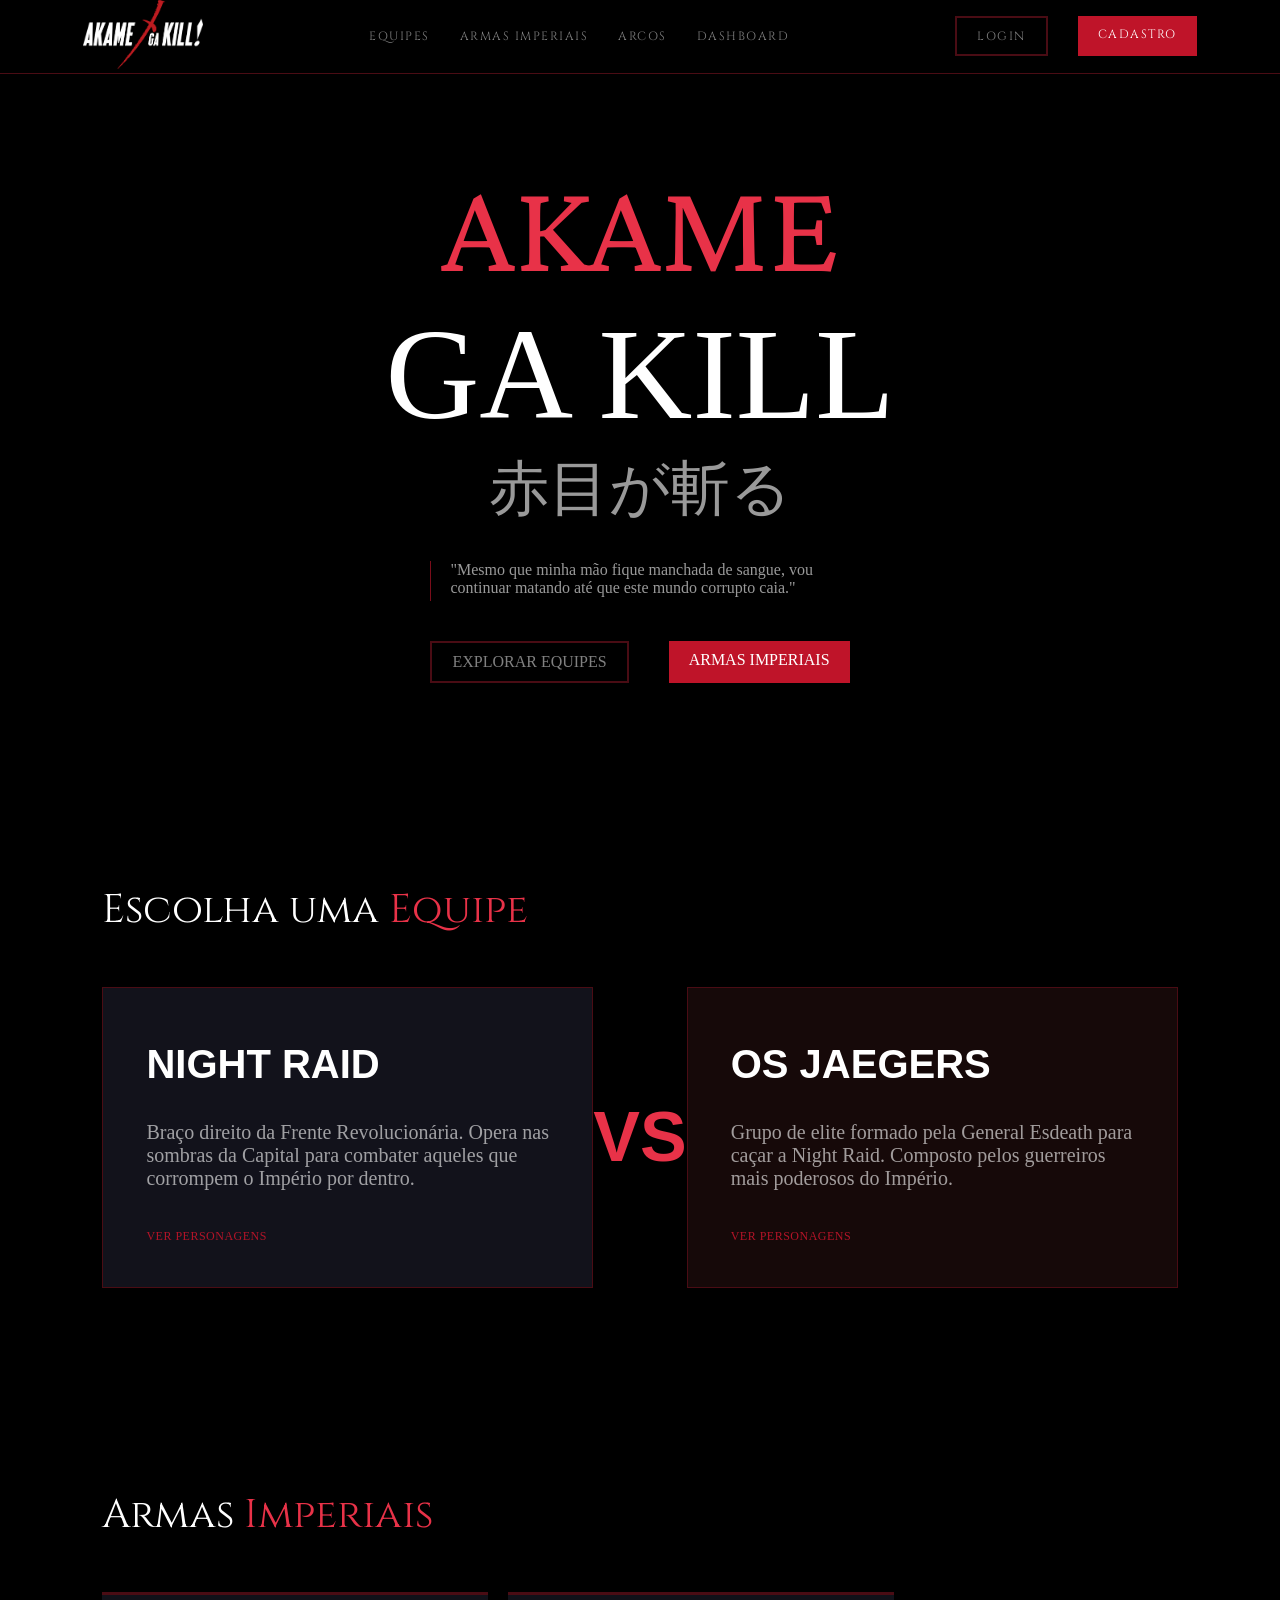
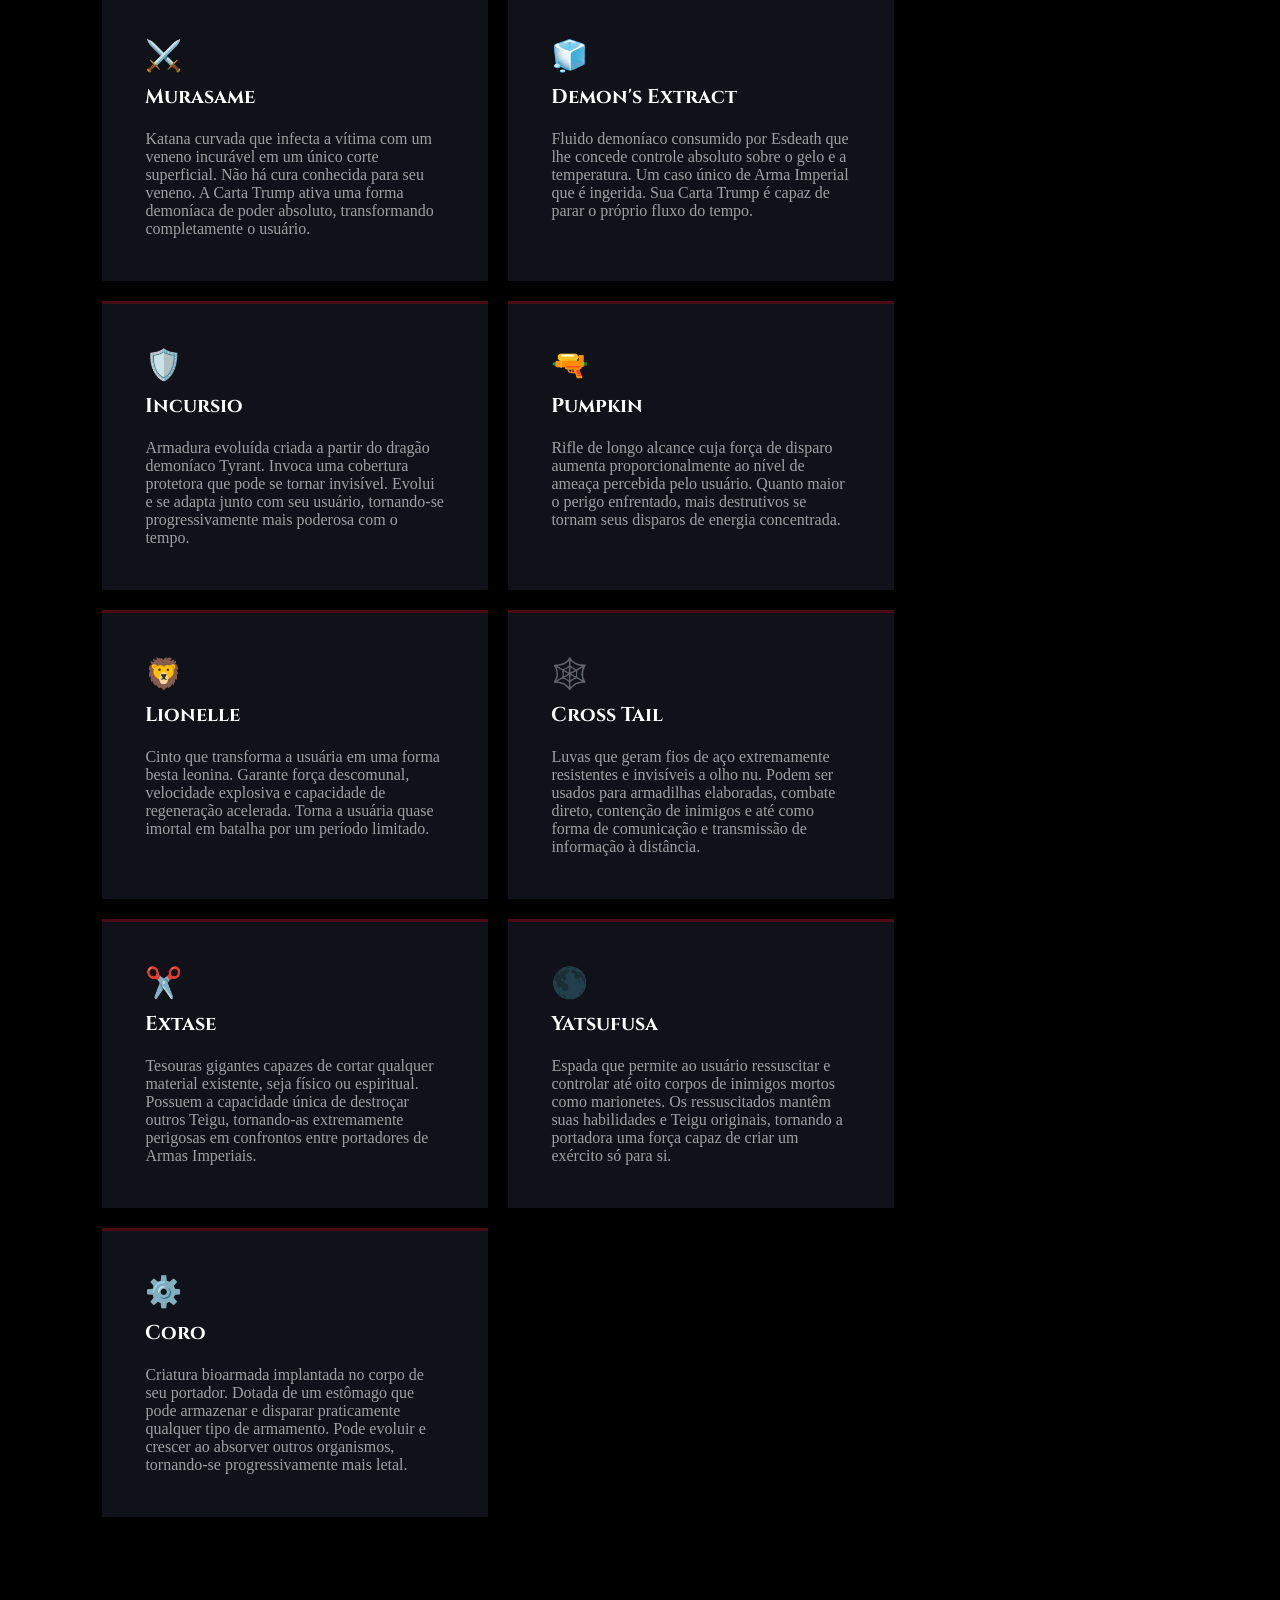
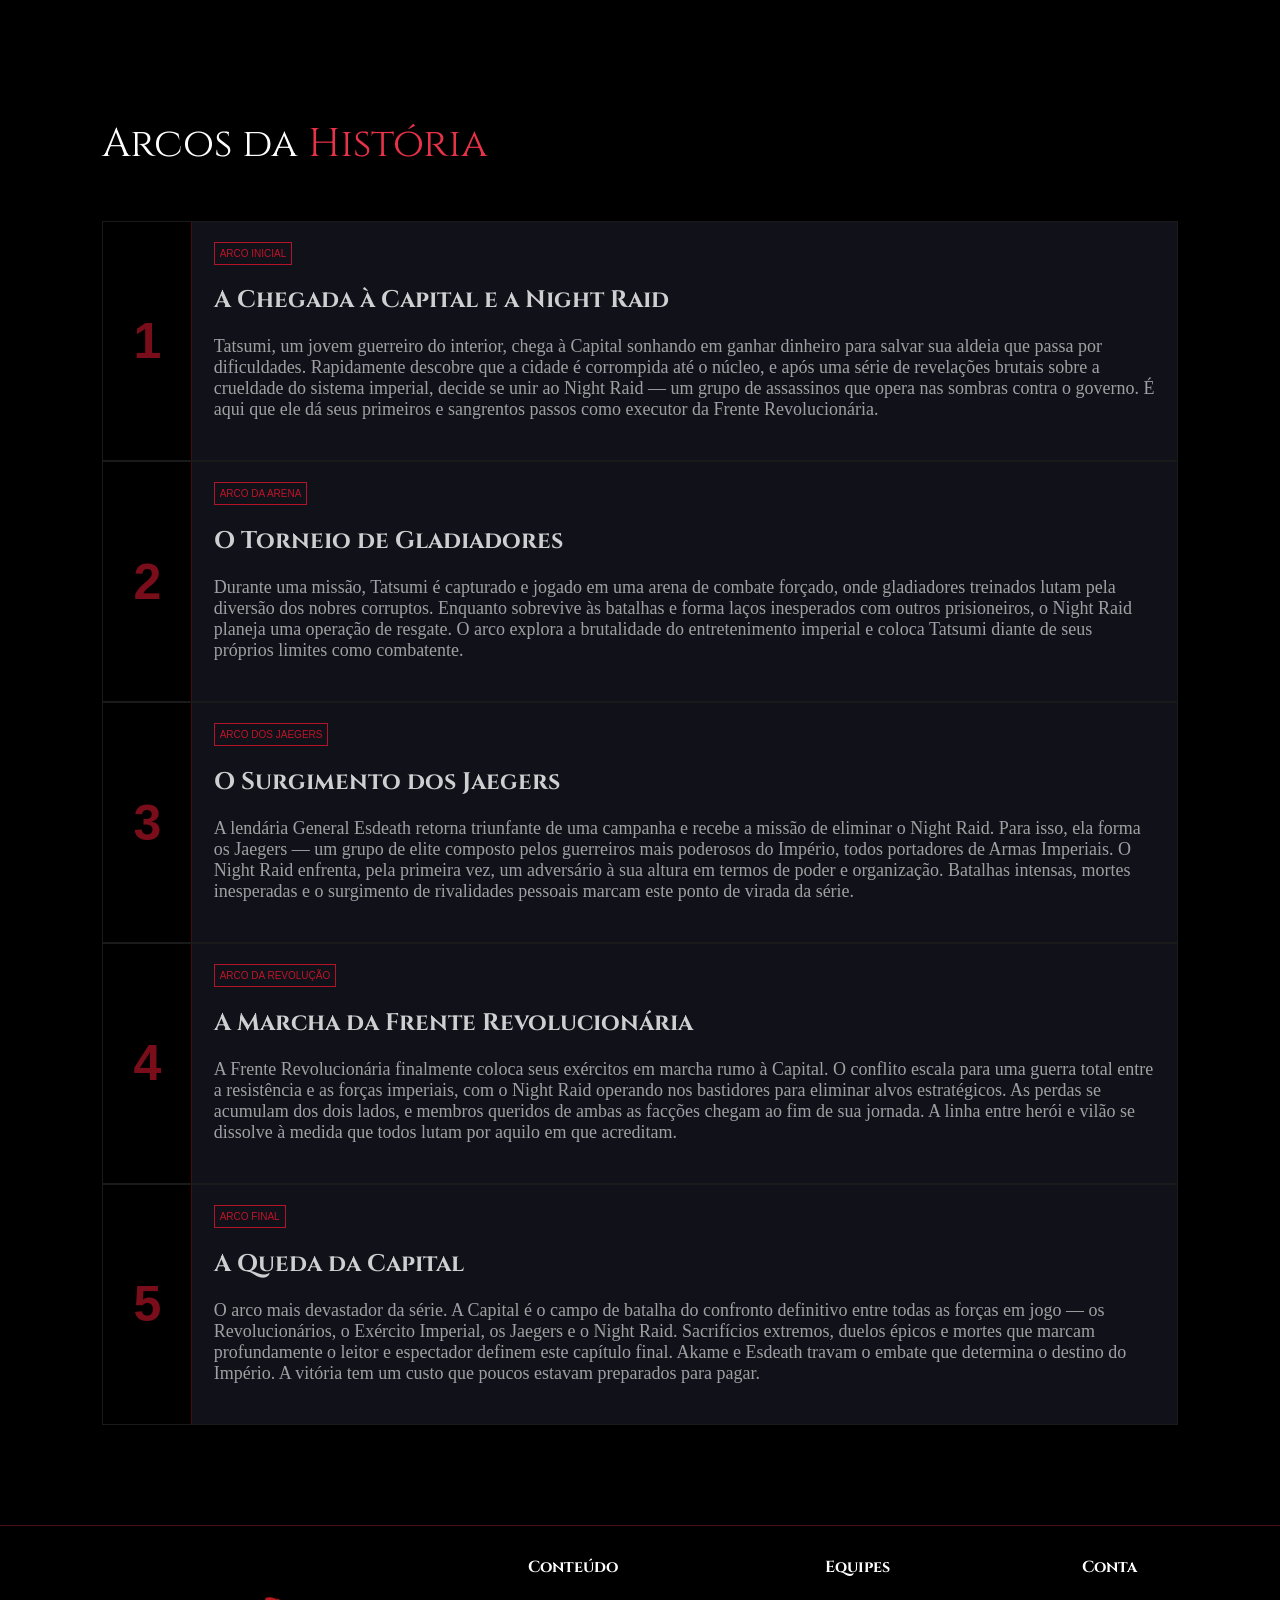
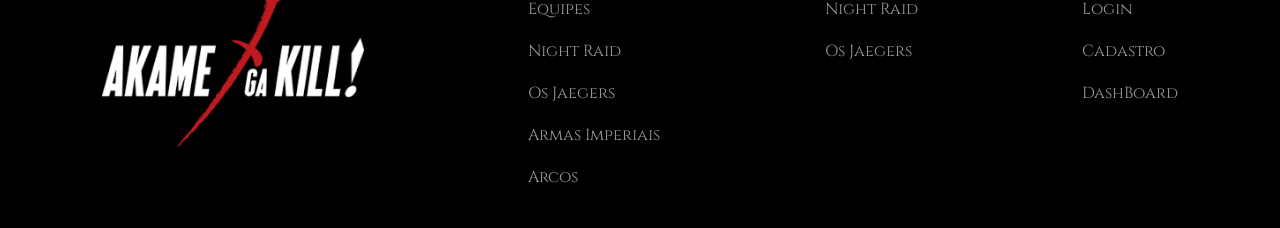
==== public/index.html @ 38bdf9c3 "Feat: Início do projeto e página Home ESTÁTICA" ====
<!DOCTYPE html>
<html lang="en">
<head>
    <meta charset="UTF-8">
    <meta name="viewport" content="width=device-width, initial-scale=1.0">
    <title>Akame Ga Kill</title>

    <script src="./js/sessao.js"></script>

    <link rel="stylesheet" href="./css/estilo.css">
    <link rel="icon" href="./assets/icon/logo.png">
    <link href="https://fonts.googleapis.com/css2?family=Cinzel:wght@400;600;700;900&family=Crimson+Pro:ital,wght@0,300;0,400;0,600;1,300;1,400&family=Bebas+Neue&family=Share+Tech+Mono&display=swap" rel="stylesheet">
</head>
<body>
    <div class="header">
        <div class="logo">
            <img src="./assets/icon/logo.png" alt="logo">
        </div>

        <div class="navegacao">
            <a href="" class="agora">Equipes</a>
            <a href="">Armas Imperiais</a>
            <a href="">Arcos</a>
            <a href="">DashBoard</a>
        </div>

        <div class="paralogin_e_cadastro">
            <a href="login.html" class="botao_login">Login</a>
            <a href="cadastro.html" class="botao_cadastro"><span id="texto_cadastro">Cadastro</span></a>
        </div>
    </div>

    <section class="hero">
        <div class="titulo">
            <span id="top">AKAME</span>
            <span id="bottom">GA KILL</span>
            <span id="subtitulo">赤目が斬る</span>
        </div>
        <div class="desc">
            <div id="enfeite"></div>
            <span id="frase">"Mesmo que minha mão fique manchada de sangue, vou continuar matando até que este mundo corrupto caia."</span>
        </div>
        <div class="botoes">
            <a href="" id="botao_explorar_equipes" style="text-decoration: none;">EXPLORAR EQUIPES</a>
            <a href="" id="botao_armas_imperiais" style="text-decoration: none;">ARMAS IMPERIAIS</a>
        </div>
    </section>
    
    <section class="equipes">
        <div class="titulo_secao">Escolha uma <span style="color: #E83248;">Equipe</span></div>
        
        <div class="container_equipes">
            <a href="" class="container_equipe" id="equipe_night_raid" style="text-decoration: none;">
                <h2 class="titulo_equipe">NIGHT RAID</h2>
                <span class="texto_equipe">Braço direito da Frente Revolucionária. Opera nas sombras da Capital para combater aqueles que corrompem o Império por dentro.</span><br><br><br>
                <span class="enfeite_ver_personagens">VER PERSONAGENS</span>
            </a>

            <div id="divisor_equipes">VS</div>

            <a href="" class="container_equipe" id="equipe_jaegers" style="text-decoration: none;">
                <h2 class="titulo_equipe">OS JAEGERS</h2>
                <span class="texto_equipe">Grupo de elite formado pela General Esdeath para caçar a Night Raid. Composto pelos guerreiros mais poderosos do Império.</span><br><br><br>
                <span class="enfeite_ver_personagens">VER PERSONAGENS</span>
            </a>
        </div>    
    </section>

    <section class="armas_imperiais">
        <div class="titulo_secao">Armas <span style="color: #e83248;">Imperiais</span></div>

        <div class="containers_armas_imperiais">

        <div class="conainer_arma">
            <div class="icone_arma">⚔️</div>
            <div class="nome_arma">Murasame</div>
            <div class="arma_desc">Katana curvada que infecta a vítima com um veneno incurável em um único corte superficial. Não há cura conhecida para seu veneno. A Carta Trump ativa uma forma demoníaca de poder absoluto, transformando completamente o usuário.</div>
        </div>

        <div class="conainer_arma">
            <div class="icone_arma">🧊</div>
            <div class="nome_arma">Demon's Extract</div>
            <div class="arma_desc">Fluido demoníaco consumido por Esdeath que lhe concede controle absoluto sobre o gelo e a temperatura. Um caso único de Arma Imperial que é ingerida. Sua Carta Trump é capaz de parar o próprio fluxo do tempo.</div>
        </div>

        <div class="conainer_arma">
            <div class="icone_arma">🛡️</div>
            <div class="nome_arma">Incursio</div>
            <div class="arma_desc">Armadura evoluída criada a partir do dragão demoníaco Tyrant. Invoca uma cobertura protetora que pode se tornar invisível. Evolui e se adapta junto com seu usuário, tornando-se progressivamente mais poderosa com o tempo.</div>
        </div>

        <div class="conainer_arma">
            <div class="icone_arma">🔫</div>
            <div class="nome_arma">Pumpkin</div>
            <div class="arma_desc">Rifle de longo alcance cuja força de disparo aumenta proporcionalmente ao nível de ameaça percebida pelo usuário. Quanto maior o perigo enfrentado, mais destrutivos se tornam seus disparos de energia concentrada.</div>
        </div>

        <div class="conainer_arma">
            <div class="icone_arma">🦁</div>
            <div class="nome_arma">Lionelle</div>
            <div class="arma_desc">Cinto que transforma a usuária em uma forma besta leonina. Garante força descomunal, velocidade explosiva e capacidade de regeneração acelerada. Torna a usuária quase imortal em batalha por um período limitado.</div>
        </div>

        <div class="conainer_arma">
            <div class="icone_arma">🕸️</div>
            <div class="nome_arma">Cross Tail</div>
            <div class="arma_desc">Luvas que geram fios de aço extremamente resistentes e invisíveis a olho nu. Podem ser usados para armadilhas elaboradas, combate direto, contenção de inimigos e até como forma de comunicação e transmissão de informação à distância.</div>
        </div>

        <div class="conainer_arma">
            <div class="icone_arma">✂️</div>
            <div class="nome_arma">Extase</div>
            <div class="arma_desc">Tesouras gigantes capazes de cortar qualquer material existente, seja físico ou espiritual. Possuem a capacidade única de destroçar outros Teigu, tornando-as extremamente perigosas em confrontos entre portadores de Armas Imperiais.</div>
        </div>

        <div class="conainer_arma">
            <div class="icone_arma">🌑</div>
            <div class="nome_arma">Yatsufusa</div>
            <div class="arma_desc">Espada que permite ao usuário ressuscitar e controlar até oito corpos de inimigos mortos como marionetes. Os ressuscitados mantêm suas habilidades e Teigu originais, tornando a portadora uma força capaz de criar um exército só para si.</div>
        </div>

        <div class="conainer_arma">
            <div class="icone_arma">⚙️</div>
            <div class="nome_arma">Coro</div>
            <div class="arma_desc">Criatura bioarmada implantada no corpo de seu portador. Dotada de um estômago que pode armazenar e disparar praticamente qualquer tipo de armamento. Pode evoluir e crescer ao absorver outros organismos, tornando-se progressivamente mais letal.</div>
        </div>

        </div>
    </section>

    <section class="arcos_historia">
        <div class="titulo_secao">Arcos da <span style="color: #E83248;">História</span></div>

        <div class="containers_arcos_historia">

            <div class="container_individual">
                <div class="numeracao">1</div>
                <div class="arco">
                    <p class="pre_titulo">arco inicial</p>
                    <h1 class="titulo_arco">A Chegada à Capital e a Night Raid</h1>
                    <span class="desc_arco">Tatsumi, um jovem guerreiro do interior, chega à Capital sonhando em ganhar dinheiro para salvar sua aldeia que passa por dificuldades. Rapidamente descobre que a cidade é corrompida até o núcleo, e após uma série de revelações brutais sobre a crueldade do sistema imperial, decide se unir ao Night Raid — um grupo de assassinos que opera nas sombras contra o governo. É aqui que ele dá seus primeiros e sangrentos passos como executor da Frente Revolucionária.</span>
                </div>
            </div>

            <div class="container_individual">
                <div class="numeracao">2</div>
                <div class="arco">
                    <p class="pre_titulo">arco da arena</p>
                    <h1 class="titulo_arco">O Torneio de Gladiadores</h1>
                    <span class="desc_arco">Durante uma missão, Tatsumi é capturado e jogado em uma arena de combate forçado, onde gladiadores treinados lutam pela diversão dos nobres corruptos. Enquanto sobrevive às batalhas e forma laços inesperados com outros prisioneiros, o Night Raid planeja uma operação de resgate. O arco explora a brutalidade do entretenimento imperial e coloca Tatsumi diante de seus próprios limites como combatente.</span>
                </div>
            </div>

            <div class="container_individual">
                <div class="numeracao">3</div>
                <div class="arco">
                    <p class="pre_titulo">arco dos jaegers</p>
                    <h1 class="titulo_arco">O Surgimento dos Jaegers</h1>
                    <span class="desc_arco">A lendária General Esdeath retorna triunfante de uma campanha e recebe a missão de eliminar o Night Raid. Para isso, ela forma os Jaegers — um grupo de elite composto pelos guerreiros mais poderosos do Império, todos portadores de Armas Imperiais. O Night Raid enfrenta, pela primeira vez, um adversário à sua altura em termos de poder e organização. Batalhas intensas, mortes inesperadas e o surgimento de rivalidades pessoais marcam este ponto de virada da série.</span>
                </div>
            </div>

            <div class="container_individual">
                <div class="numeracao">4</div>
                <div class="arco">
                    <p class="pre_titulo">arco da revolução</p>
                    <h1 class="titulo_arco">A Marcha da Frente Revolucionária</h1>
                    <span class="desc_arco">A Frente Revolucionária finalmente coloca seus exércitos em marcha rumo à Capital. O conflito escala para uma guerra total entre a resistência e as forças imperiais, com o Night Raid operando nos bastidores para eliminar alvos estratégicos. As perdas se acumulam dos dois lados, e membros queridos de ambas as facções chegam ao fim de sua jornada. A linha entre herói e vilão se dissolve à medida que todos lutam por aquilo em que acreditam.</span>
                </div>
            </div>

            <div class="container_individual">
                <div class="numeracao">5</div>
                <div class="arco">
                    <p class="pre_titulo">arco final</p>
                    <h1 class="titulo_arco">A Queda da Capital</h1>
                    <span class="desc_arco">O arco mais devastador da série. A Capital é o campo de batalha do confronto definitivo entre todas as forças em jogo — os Revolucionários, o Exército Imperial, os Jaegers e o Night Raid. Sacrifícios extremos, duelos épicos e mortes que marcam profundamente o leitor e espectador definem este capítulo final. Akame e Esdeath travam o embate que determina o destino do Império. A vitória tem um custo que poucos estavam preparados para pagar.</span>
                </div>
            </div>

        </div>
    </section>

    <footer>
        <div class="containers_footer">
            <img src="./assets/icon/logo.png" style="height: 150px; width: auto; align-self: center;">

            <div class="container">
                <div class="titulo_footer">Conteúdo</div>
                <a href="">Equipes</a>
                <a href="">Night Raid</a>
                <a href="">Os Jaegers</a>
                <a href="">Armas Imperiais</a>
                <a href="">Arcos</a>
            </div>


            <div class="container">
                <div class="titulo_footer">Equipes</div>
                <a href="">Night Raid</a>
                <a href="">Os Jaegers</a>
            </div>

            <div class="container">
                <div class="titulo_footer">Conta</div>
                <a href="">Login</a>
                <a href="">Cadastro</a>
                <a href="">DashBoard</a>
            </div>
        </div>
    </footer>
</body>
</html>
---- public/css/estilo.css ----
body{
    margin: 0;
    padding: 0;
    font-style: none;
    background-color: black;
}

/* Header */
.header{
    display: flex;
    flex-direction: row;
    justify-content: space-around;
    align-items: center;
    border-bottom: 1px solid #4A0C14;
}

.header a{
    text-decoration: none;
    color: rgba(255, 255, 255, 0.50);
    font-family: 'cinzel';
    font-size: 12px;
    letter-spacing: 1.5px;
}

.navegacao{
    display: flex;
    gap: 30px;
    text-transform: uppercase;
}

.logo img{
    width: 120px;
    height: auto;
}

.paralogin_e_cadastro{
    display: flex;
    flex-direction: row;
    gap: 30px;
    text-transform: uppercase;
}

.botao_login{
    border: 2px solid #4A0C14;
    padding: 10px 20px 10px 20px;
}

.botao_cadastro{
    background-color: #BF1429;
    padding: 10px 20px 10px 20px;
}

#texto_cadastro{
    color: white;
}


/* Seção Hero */
.hero{
    padding: 0 8% 0 8%;
}

.titulo{
    display: flex;
    flex-direction: column;
    align-items: center;
    padding: 80px 0 0 0;
}

.titulo #top{
    font-family: 'Crimson Pro';
    font-size: 130px;
    color: #E83248;
}

.titulo #bottom{
    font-family: 'Crismon Pro';
    color: white;
    font-size: 130px;
}

#subtitulo{
    font-family: 'Cinzel';
    color: rgb(255, 255, 255, 0.60);
    font-size: 60px;
}

.desc{
    display: flex;
    justify-content: center;
    color: rgb(255, 255, 255, 0.60);
    gap: 20px;
    margin-top: 30px;
    margin-bottom: 40px;
}

#enfeite{
    background-color: #7A0D1A;
    width: 1px;
    height: 40px;
}

#frase{
    width: 400px;
}

.botoes{
    display: flex;
    justify-content: center;
    margin-top: 30px;
    gap: 40px;
    padding-bottom: 100px;
}

#botao_explorar_equipes{
    border: 2px solid #4A0C14;
    color: rgba(255, 255, 255, 0.50);
    padding: 10px 20px 10px 20px;
}

#botao_armas_imperiais{
    background-color: #BF1429;
    padding: 10px 20px 10px 20px;
    color: white;
}

/* Seção Equipes */
.equipes{
    padding: 100px 8% 100px 8%;

}

.titulo_secao{
    color: white;
    font-family: 'Cinzel';
    font-size: 40px;
    margin-bottom: 50px;
}

.container_equipes{
    display: flex;
    justify-content: space-between;
}

.container_equipe{
    border: 1px solid #4A0C14;
    padding: 2% 4% 4% 4%;
    width: 450px;
}

.titulo_equipe{
    color: white;
    font-family: 'Franklin Gothic Medium', 'Arial Narrow', Arial, sans-serif;
    font-size: 40px;
}

.texto_equipe{
    color: rgb(255, 255, 255, 0.60);
    font-size: 20px;
}

.enfeite_ver_personagens{
    color: #B31428;
    font-size: 12px;
    letter-spacing: 0.5px;
}

#equipe_night_raid{
    background-color: #12121B;
}

#equipe_jaegers{
    background-color: #160909;
}

#divisor_equipes{
    color: #E83248;
    align-content: center;
    font-family: Arial, Helvetica, sans-serif;
    font-weight: bold;
    font-size: 70px;
}

/* Seção Armas Imperiais */
.armas_imperiais{
    padding: 100px 8% 100px 8%;
}

.containers_armas_imperiais{
    display: flex;
    flex-wrap: wrap;
    gap: 20px;
}

.conainer_arma{
    background-color: #111119;
    padding: 4% 4% 4% 4%;
    width: 300px;
    height: 200px;
    border-top: 3px solid #4A0C14;
}

.icone_arma{
    font-size: 30px;
    margin-bottom: 10px;
}

.nome_arma{
    font-size: 20px;
    font-family: 'Cinzel';
    font-weight: bold;
    color: white;
}

.arma_desc{
    color: rgb(255, 255, 255, 0.60);
    margin-top: 20px;
}

/* Seção arcos da história */
.arcos_historia{
    padding: 100px 8% 100px 8%;
}

.container_individual{
    display: flex;
    flex-direction: row;
    border: 1px solid rgba(255, 255, 255, 0.10);
}

.numeracao{
    font-family: Arial, Helvetica, sans-serif;
    font-weight: bold;
    font-size: 50px;
    padding: 30px;
    border-right: 1px solid #4A0C14;
    align-content: center;
    color: #7A0D1A;
}

.arco{
    background-color: #111119;
    padding: 10px 2% 40px 2%;
}

.pre_titulo{
    font-family: Arial, Helvetica, sans-serif;
    color: #BF1429;
    border: 1px solid #b31429;
    text-transform: uppercase;
    font-size: 10px;
    padding: 5px;
    display: flex;
    width: fit-content;
}

.titulo_arco{
    font-family: 'Cinzel';
    color: rgb(255, 255, 255, 0.80);
}

.desc_arco{
    color: rgb(255, 255, 255, 0.60);
    font-size: 18px;
}

/* Footer */
footer{
    border-top: 1px solid #4A0C14;
    padding: 30px 8% 40px 8%;
}

footer a{
    text-decoration: none;
    font-family: 'cinzel';
    color: rgb(255, 255, 255, 0.60);
}

.containers_footer{
    display: flex;
    flex-direction: row;
    justify-content: space-between;
}

.container{
    display: flex;
    flex-direction: column;
    gap: 20px;
}

.titulo_footer{
    font-family: 'Cinzel';
    color: rgb(255, 255, 255);
    font-weight: bold;
}
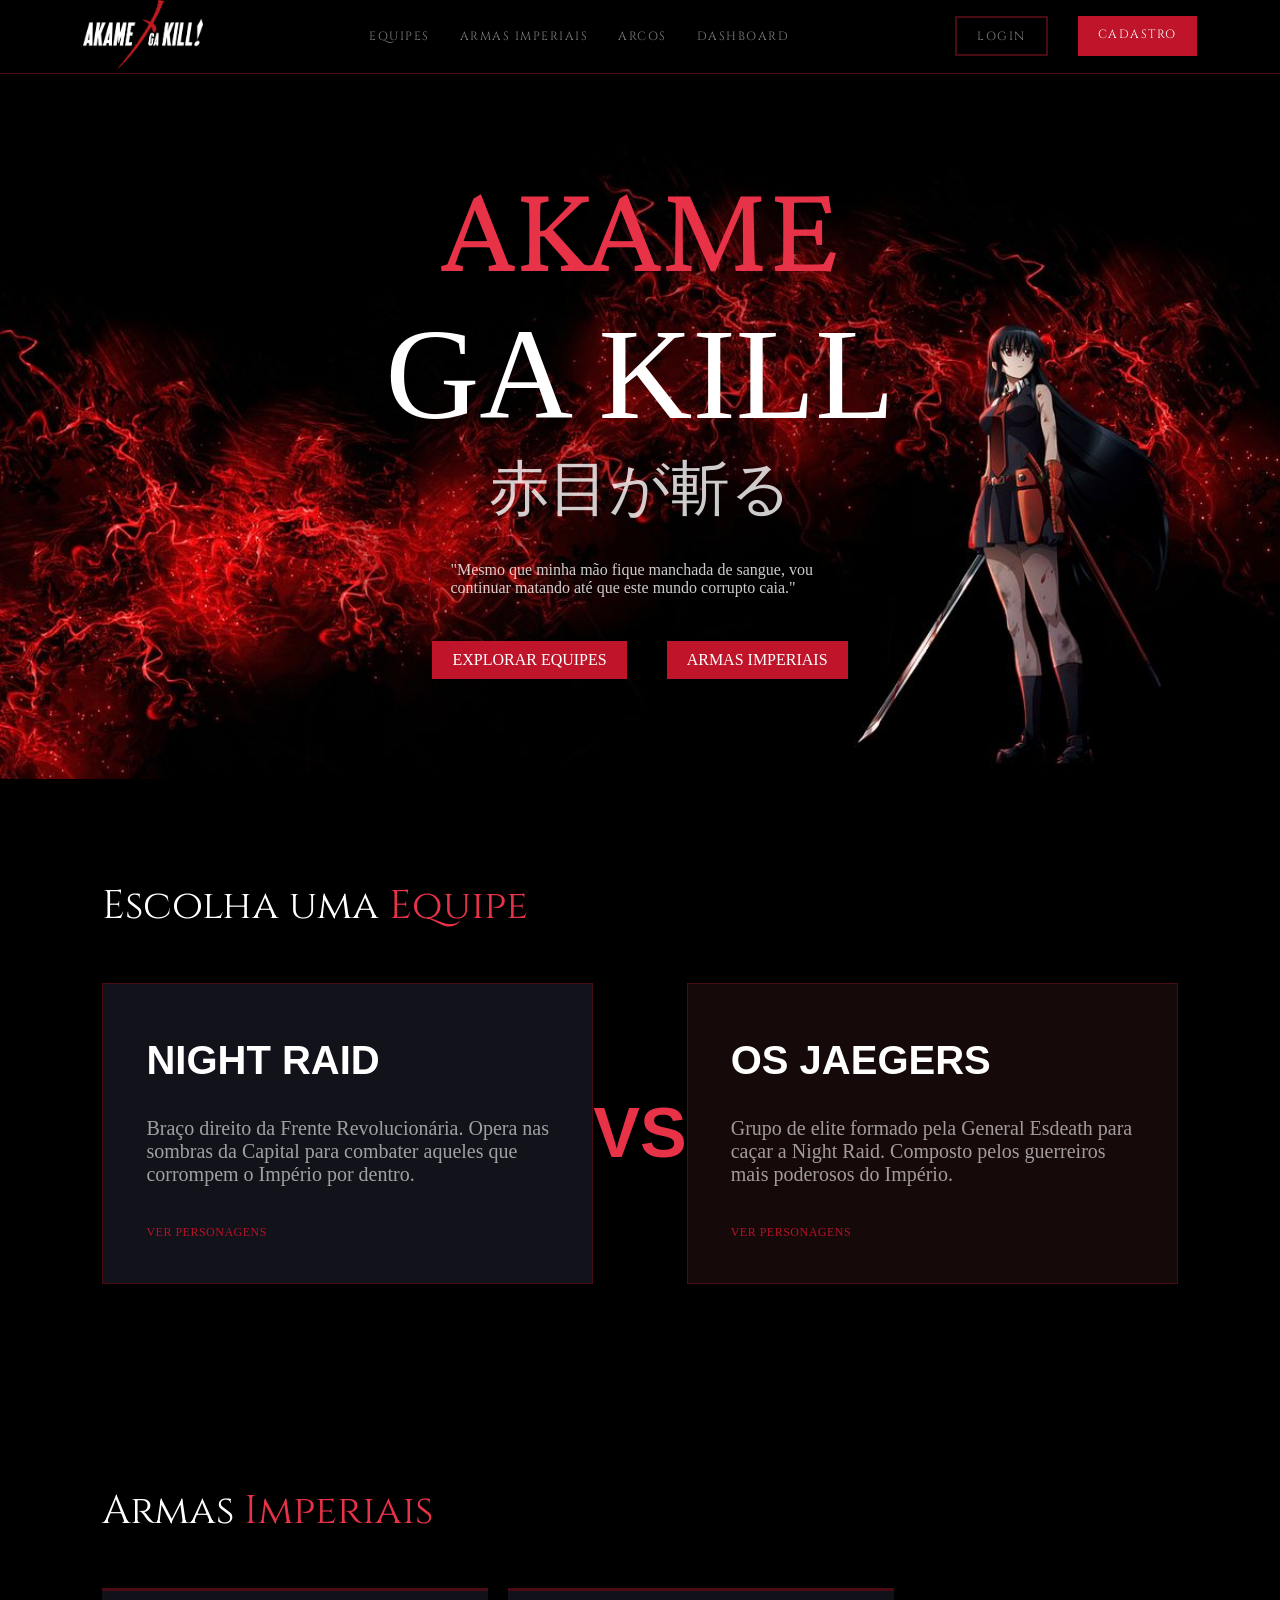
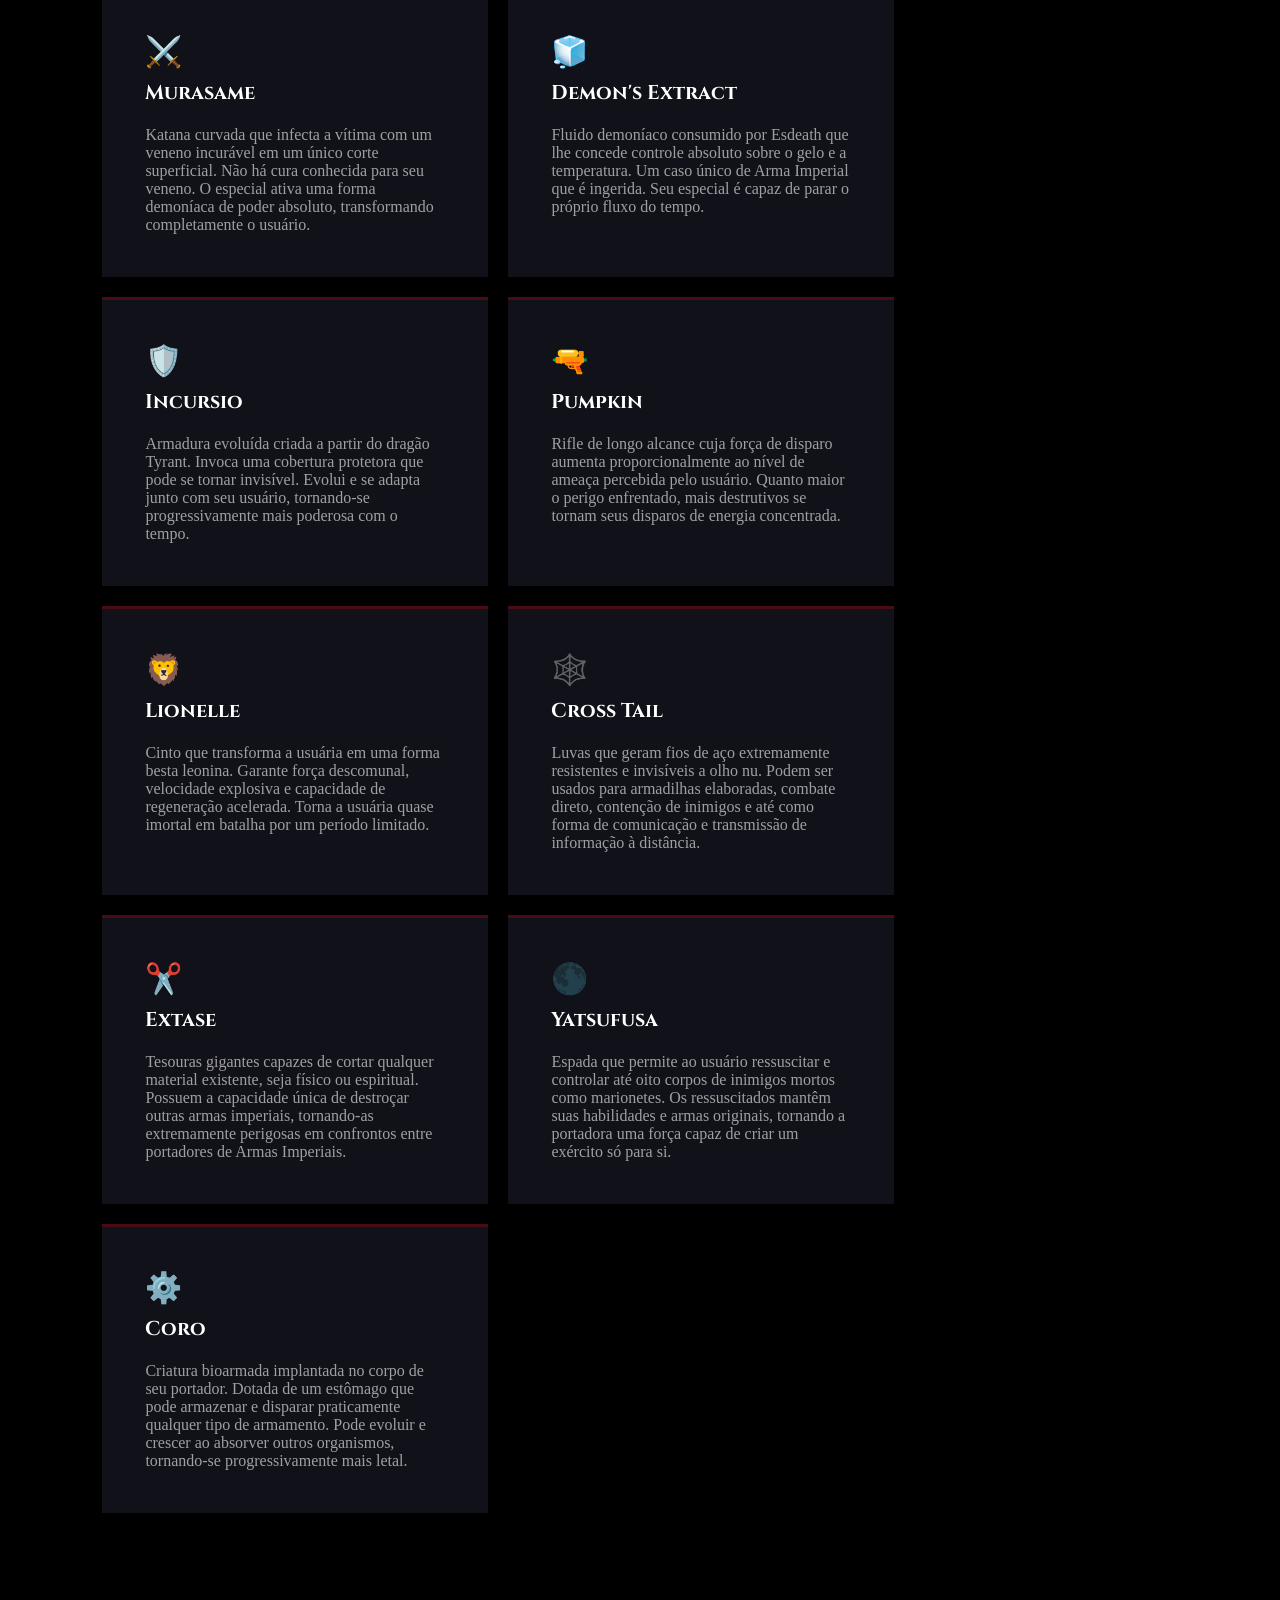
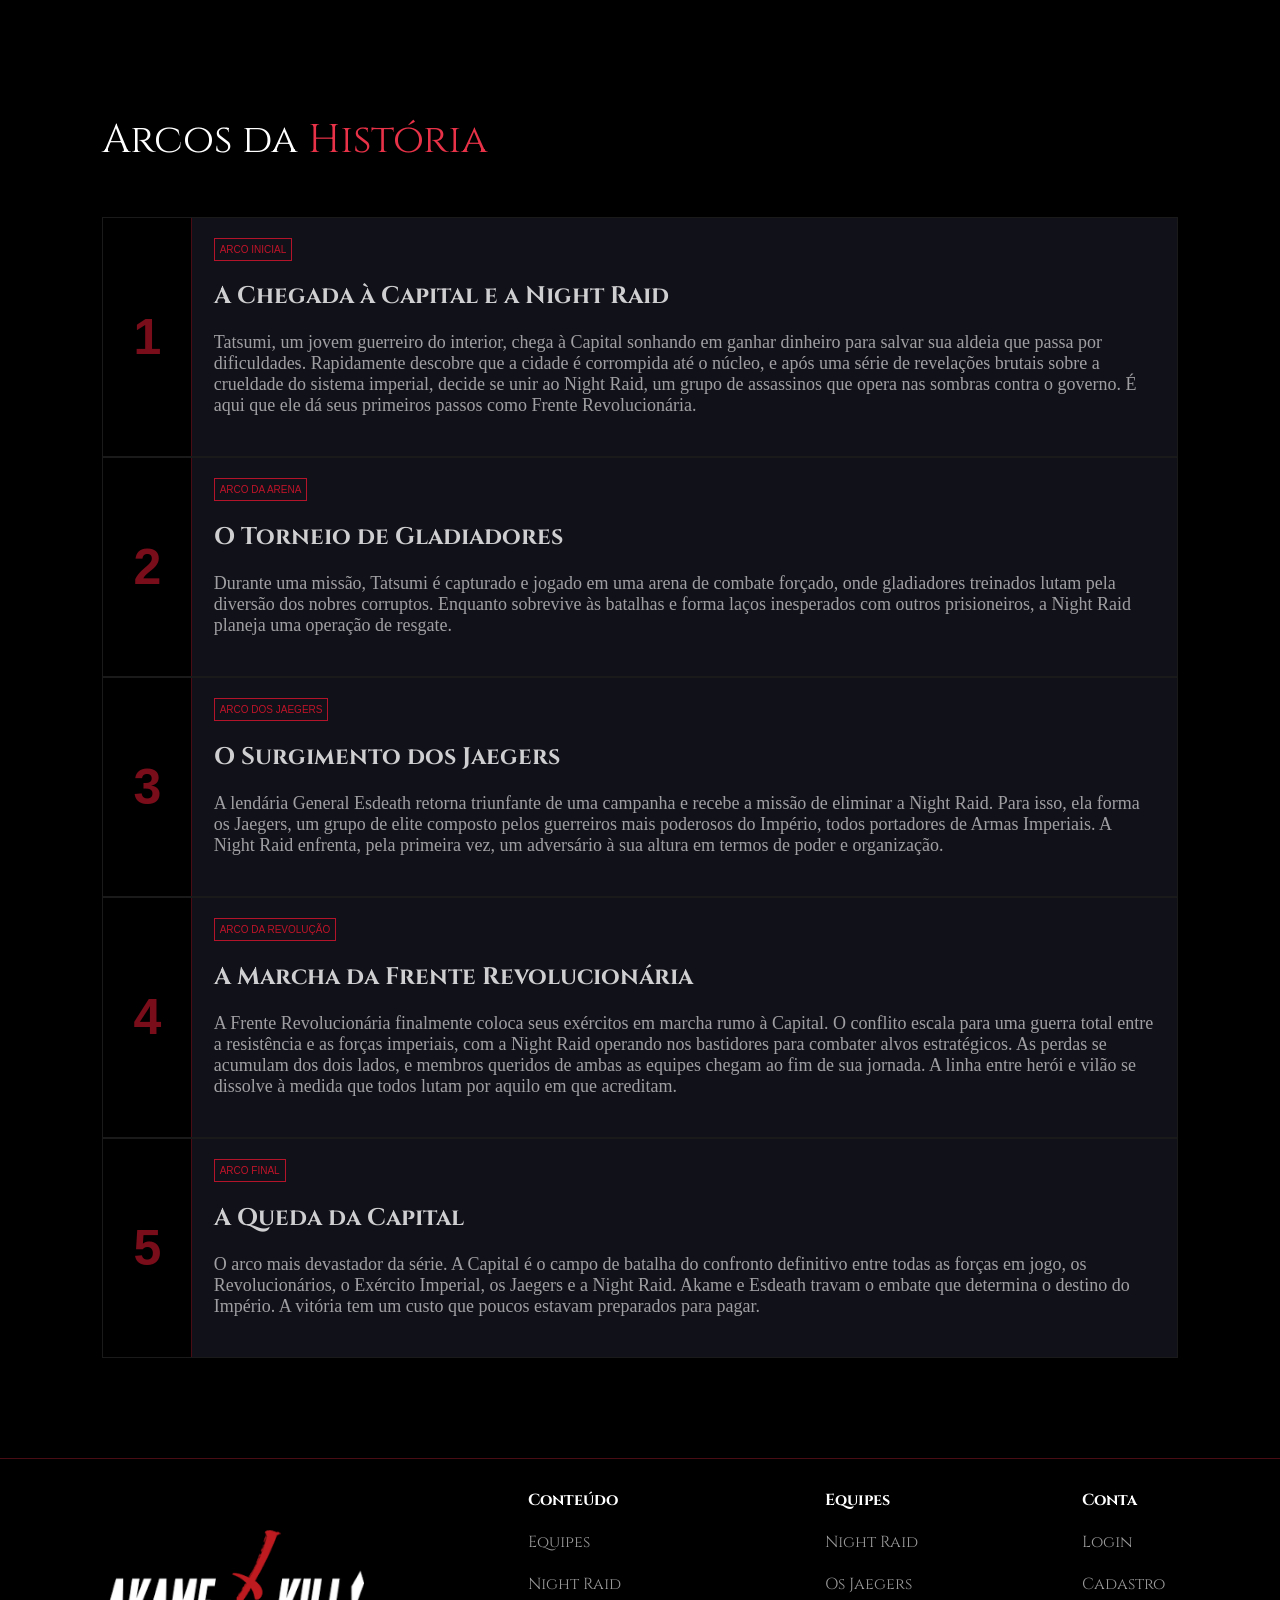
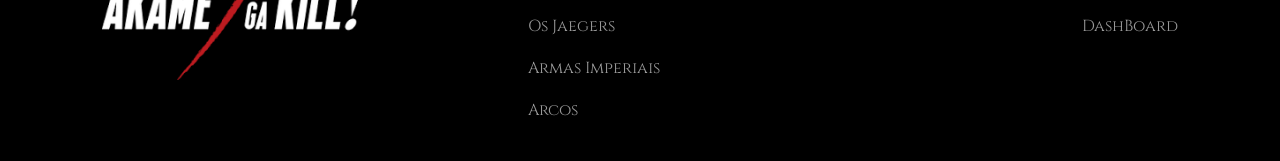
==== commit 9c36b377: "Feat: Ajustes home, tela login/cadastro" ====
--- a/public/index.html
+++ b/public/index.html
@@ -14,13 +14,13 @@
 <body>
     <div class="header">
         <div class="logo">
-            <img src="./assets/icon/logo.png" alt="logo">
+            <a href=""><img src="./assets/icon/logo.png" alt="logo"></a>
         </div>
 
         <div class="navegacao">
-            <a href="" class="agora">Equipes</a>
-            <a href="">Armas Imperiais</a>
-            <a href="">Arcos</a>
+            <a href="#equipes">Equipes</a>
+            <a href="#armas_imperiais">Armas Imperiais</a>
+            <a href="#arcos_historia">Arcos</a>
             <a href="">DashBoard</a>
         </div>
 
@@ -31,6 +31,7 @@
     </div>
 
     <section class="hero">
+        <div class="container_geral">
         <div class="titulo">
             <span id="top">AKAME</span>
             <span id="bottom">GA KILL</span>
@@ -41,12 +42,13 @@
             <span id="frase">"Mesmo que minha mão fique manchada de sangue, vou continuar matando até que este mundo corrupto caia."</span>
         </div>
         <div class="botoes">
-            <a href="" id="botao_explorar_equipes" style="text-decoration: none;">EXPLORAR EQUIPES</a>
-            <a href="" id="botao_armas_imperiais" style="text-decoration: none;">ARMAS IMPERIAIS</a>
+            <a href="#equipes" id="botao_hero" style="text-decoration: none;">EXPLORAR EQUIPES</a>
+            <a href="#armas_imperiais" id="botao_hero" style="text-decoration: none;">ARMAS IMPERIAIS</a>
+        </div>
         </div>
     </section>
     
-    <section class="equipes">
+    <section class="equipes" id="equipes">
         <div class="titulo_secao">Escolha uma <span style="color: #E83248;">Equipe</span></div>
         
         <div class="container_equipes">
@@ -66,7 +68,7 @@
         </div>    
     </section>
 
-    <section class="armas_imperiais">
+    <section class="armas_imperiais" id="armas_imperiais">
         <div class="titulo_secao">Armas <span style="color: #e83248;">Imperiais</span></div>
 
         <div class="containers_armas_imperiais">
@@ -74,19 +76,19 @@
         <div class="conainer_arma">
             <div class="icone_arma">⚔️</div>
             <div class="nome_arma">Murasame</div>
-            <div class="arma_desc">Katana curvada que infecta a vítima com um veneno incurável em um único corte superficial. Não há cura conhecida para seu veneno. A Carta Trump ativa uma forma demoníaca de poder absoluto, transformando completamente o usuário.</div>
+            <div class="arma_desc">Katana curvada que infecta a vítima com um veneno incurável em um único corte superficial. Não há cura conhecida para seu veneno. O especial ativa uma forma demoníaca de poder absoluto, transformando completamente o usuário.</div>
         </div>
 
         <div class="conainer_arma">
             <div class="icone_arma">🧊</div>
             <div class="nome_arma">Demon's Extract</div>
-            <div class="arma_desc">Fluido demoníaco consumido por Esdeath que lhe concede controle absoluto sobre o gelo e a temperatura. Um caso único de Arma Imperial que é ingerida. Sua Carta Trump é capaz de parar o próprio fluxo do tempo.</div>
+            <div class="arma_desc">Fluido demoníaco consumido por Esdeath que lhe concede controle absoluto sobre o gelo e a temperatura. Um caso único de Arma Imperial que é ingerida. Seu especial é capaz de parar o próprio fluxo do tempo.</div>
         </div>
 
         <div class="conainer_arma">
             <div class="icone_arma">🛡️</div>
             <div class="nome_arma">Incursio</div>
-            <div class="arma_desc">Armadura evoluída criada a partir do dragão demoníaco Tyrant. Invoca uma cobertura protetora que pode se tornar invisível. Evolui e se adapta junto com seu usuário, tornando-se progressivamente mais poderosa com o tempo.</div>
+            <div class="arma_desc">Armadura evoluída criada a partir do dragão Tyrant. Invoca uma cobertura protetora que pode se tornar invisível. Evolui e se adapta junto com seu usuário, tornando-se progressivamente mais poderosa com o tempo.</div>
         </div>
 
         <div class="conainer_arma">
@@ -110,13 +112,13 @@
         <div class="conainer_arma">
             <div class="icone_arma">✂️</div>
             <div class="nome_arma">Extase</div>
-            <div class="arma_desc">Tesouras gigantes capazes de cortar qualquer material existente, seja físico ou espiritual. Possuem a capacidade única de destroçar outros Teigu, tornando-as extremamente perigosas em confrontos entre portadores de Armas Imperiais.</div>
+            <div class="arma_desc">Tesouras gigantes capazes de cortar qualquer material existente, seja físico ou espiritual. Possuem a capacidade única de destroçar outras armas imperiais, tornando-as extremamente perigosas em confrontos entre portadores de Armas Imperiais.</div>
         </div>
 
         <div class="conainer_arma">
             <div class="icone_arma">🌑</div>
             <div class="nome_arma">Yatsufusa</div>
-            <div class="arma_desc">Espada que permite ao usuário ressuscitar e controlar até oito corpos de inimigos mortos como marionetes. Os ressuscitados mantêm suas habilidades e Teigu originais, tornando a portadora uma força capaz de criar um exército só para si.</div>
+            <div class="arma_desc">Espada que permite ao usuário ressuscitar e controlar até oito corpos de inimigos mortos como marionetes. Os ressuscitados mantêm suas habilidades e armas originais, tornando a portadora uma força capaz de criar um exército só para si.</div>
         </div>
 
         <div class="conainer_arma">
@@ -128,7 +130,7 @@
         </div>
     </section>
 
-    <section class="arcos_historia">
+    <section class="arcos_historia" id="arcos_historia">
         <div class="titulo_secao">Arcos da <span style="color: #E83248;">História</span></div>
 
         <div class="containers_arcos_historia">
@@ -138,7 +140,7 @@
                 <div class="arco">
                     <p class="pre_titulo">arco inicial</p>
                     <h1 class="titulo_arco">A Chegada à Capital e a Night Raid</h1>
-                    <span class="desc_arco">Tatsumi, um jovem guerreiro do interior, chega à Capital sonhando em ganhar dinheiro para salvar sua aldeia que passa por dificuldades. Rapidamente descobre que a cidade é corrompida até o núcleo, e após uma série de revelações brutais sobre a crueldade do sistema imperial, decide se unir ao Night Raid — um grupo de assassinos que opera nas sombras contra o governo. É aqui que ele dá seus primeiros e sangrentos passos como executor da Frente Revolucionária.</span>
+                    <span class="desc_arco">Tatsumi, um jovem guerreiro do interior, chega à Capital sonhando em ganhar dinheiro para salvar sua aldeia que passa por dificuldades. Rapidamente descobre que a cidade é corrompida até o núcleo, e após uma série de revelações brutais sobre a crueldade do sistema imperial, decide se unir ao Night Raid, um grupo de assassinos que opera nas sombras contra o governo. É aqui que ele dá seus primeiros passos como Frente Revolucionária.</span>
                 </div>
             </div>
 
@@ -147,7 +149,7 @@
                 <div class="arco">
                     <p class="pre_titulo">arco da arena</p>
                     <h1 class="titulo_arco">O Torneio de Gladiadores</h1>
-                    <span class="desc_arco">Durante uma missão, Tatsumi é capturado e jogado em uma arena de combate forçado, onde gladiadores treinados lutam pela diversão dos nobres corruptos. Enquanto sobrevive às batalhas e forma laços inesperados com outros prisioneiros, o Night Raid planeja uma operação de resgate. O arco explora a brutalidade do entretenimento imperial e coloca Tatsumi diante de seus próprios limites como combatente.</span>
+                    <span class="desc_arco">Durante uma missão, Tatsumi é capturado e jogado em uma arena de combate forçado, onde gladiadores treinados lutam pela diversão dos nobres corruptos. Enquanto sobrevive às batalhas e forma laços inesperados com outros prisioneiros, a Night Raid planeja uma operação de resgate.</span>
                 </div>
             </div>
 
@@ -156,7 +158,7 @@
                 <div class="arco">
                     <p class="pre_titulo">arco dos jaegers</p>
                     <h1 class="titulo_arco">O Surgimento dos Jaegers</h1>
-                    <span class="desc_arco">A lendária General Esdeath retorna triunfante de uma campanha e recebe a missão de eliminar o Night Raid. Para isso, ela forma os Jaegers — um grupo de elite composto pelos guerreiros mais poderosos do Império, todos portadores de Armas Imperiais. O Night Raid enfrenta, pela primeira vez, um adversário à sua altura em termos de poder e organização. Batalhas intensas, mortes inesperadas e o surgimento de rivalidades pessoais marcam este ponto de virada da série.</span>
+                    <span class="desc_arco">A lendária General Esdeath retorna triunfante de uma campanha e recebe a missão de eliminar a Night Raid. Para isso, ela forma os Jaegers, um grupo de elite composto pelos guerreiros mais poderosos do Império, todos portadores de Armas Imperiais. A Night Raid enfrenta, pela primeira vez, um adversário à sua altura em termos de poder e organização.</span>
                 </div>
             </div>
 
@@ -165,7 +167,7 @@
                 <div class="arco">
                     <p class="pre_titulo">arco da revolução</p>
                     <h1 class="titulo_arco">A Marcha da Frente Revolucionária</h1>
-                    <span class="desc_arco">A Frente Revolucionária finalmente coloca seus exércitos em marcha rumo à Capital. O conflito escala para uma guerra total entre a resistência e as forças imperiais, com o Night Raid operando nos bastidores para eliminar alvos estratégicos. As perdas se acumulam dos dois lados, e membros queridos de ambas as facções chegam ao fim de sua jornada. A linha entre herói e vilão se dissolve à medida que todos lutam por aquilo em que acreditam.</span>
+                    <span class="desc_arco">A Frente Revolucionária finalmente coloca seus exércitos em marcha rumo à Capital. O conflito escala para uma guerra total entre a resistência e as forças imperiais, com a Night Raid operando nos bastidores para combater alvos estratégicos. As perdas se acumulam dos dois lados, e membros queridos de ambas as equipes chegam ao fim de sua jornada. A linha entre herói e vilão se dissolve à medida que todos lutam por aquilo em que acreditam.</span>
                 </div>
             </div>
 
@@ -174,7 +176,7 @@
                 <div class="arco">
                     <p class="pre_titulo">arco final</p>
                     <h1 class="titulo_arco">A Queda da Capital</h1>
-                    <span class="desc_arco">O arco mais devastador da série. A Capital é o campo de batalha do confronto definitivo entre todas as forças em jogo — os Revolucionários, o Exército Imperial, os Jaegers e o Night Raid. Sacrifícios extremos, duelos épicos e mortes que marcam profundamente o leitor e espectador definem este capítulo final. Akame e Esdeath travam o embate que determina o destino do Império. A vitória tem um custo que poucos estavam preparados para pagar.</span>
+                    <span class="desc_arco">O arco mais devastador da série. A Capital é o campo de batalha do confronto definitivo entre todas as forças em jogo, os Revolucionários, o Exército Imperial, os Jaegers e a Night Raid. Akame e Esdeath travam o embate que determina o destino do Império. A vitória tem um custo que poucos estavam preparados para pagar.</span>
                 </div>
             </div>
 
--- a/public/css/estilo.css
+++ b/public/css/estilo.css
@@ -58,6 +58,16 @@
 /* Seção Hero */
 .hero{
     padding: 0 8% 0 8%;
+    background-image: url("../assets/imgs/bg_home.jpg");
+    background-size: cover;
+}
+
+.container_geral{
+    margin: auto;
+    width: fit-content;
+    padding: 0 4% 0 4%;
+    border-radius: 1500px;
+    background-color: rgba(0, 0, 0, 0.20);
 }
 
 .titulo{
@@ -81,14 +91,14 @@
 
 #subtitulo{
     font-family: 'Cinzel';
-    color: rgb(255, 255, 255, 0.60);
+    color: rgba(255, 255, 255, 0.8);
     font-size: 60px;
 }
 
 .desc{
     display: flex;
     justify-content: center;
-    color: rgb(255, 255, 255, 0.60);
+    color: rgba(255, 255, 255, 0.8);
     gap: 20px;
     margin-top: 30px;
     margin-bottom: 40px;
@@ -112,13 +122,7 @@
     padding-bottom: 100px;
 }
 
-#botao_explorar_equipes{
-    border: 2px solid #4A0C14;
-    color: rgba(255, 255, 255, 0.50);
-    padding: 10px 20px 10px 20px;
-}
-
-#botao_armas_imperiais{
+#botao_hero{
     background-color: #BF1429;
     padding: 10px 20px 10px 20px;
     color: white;
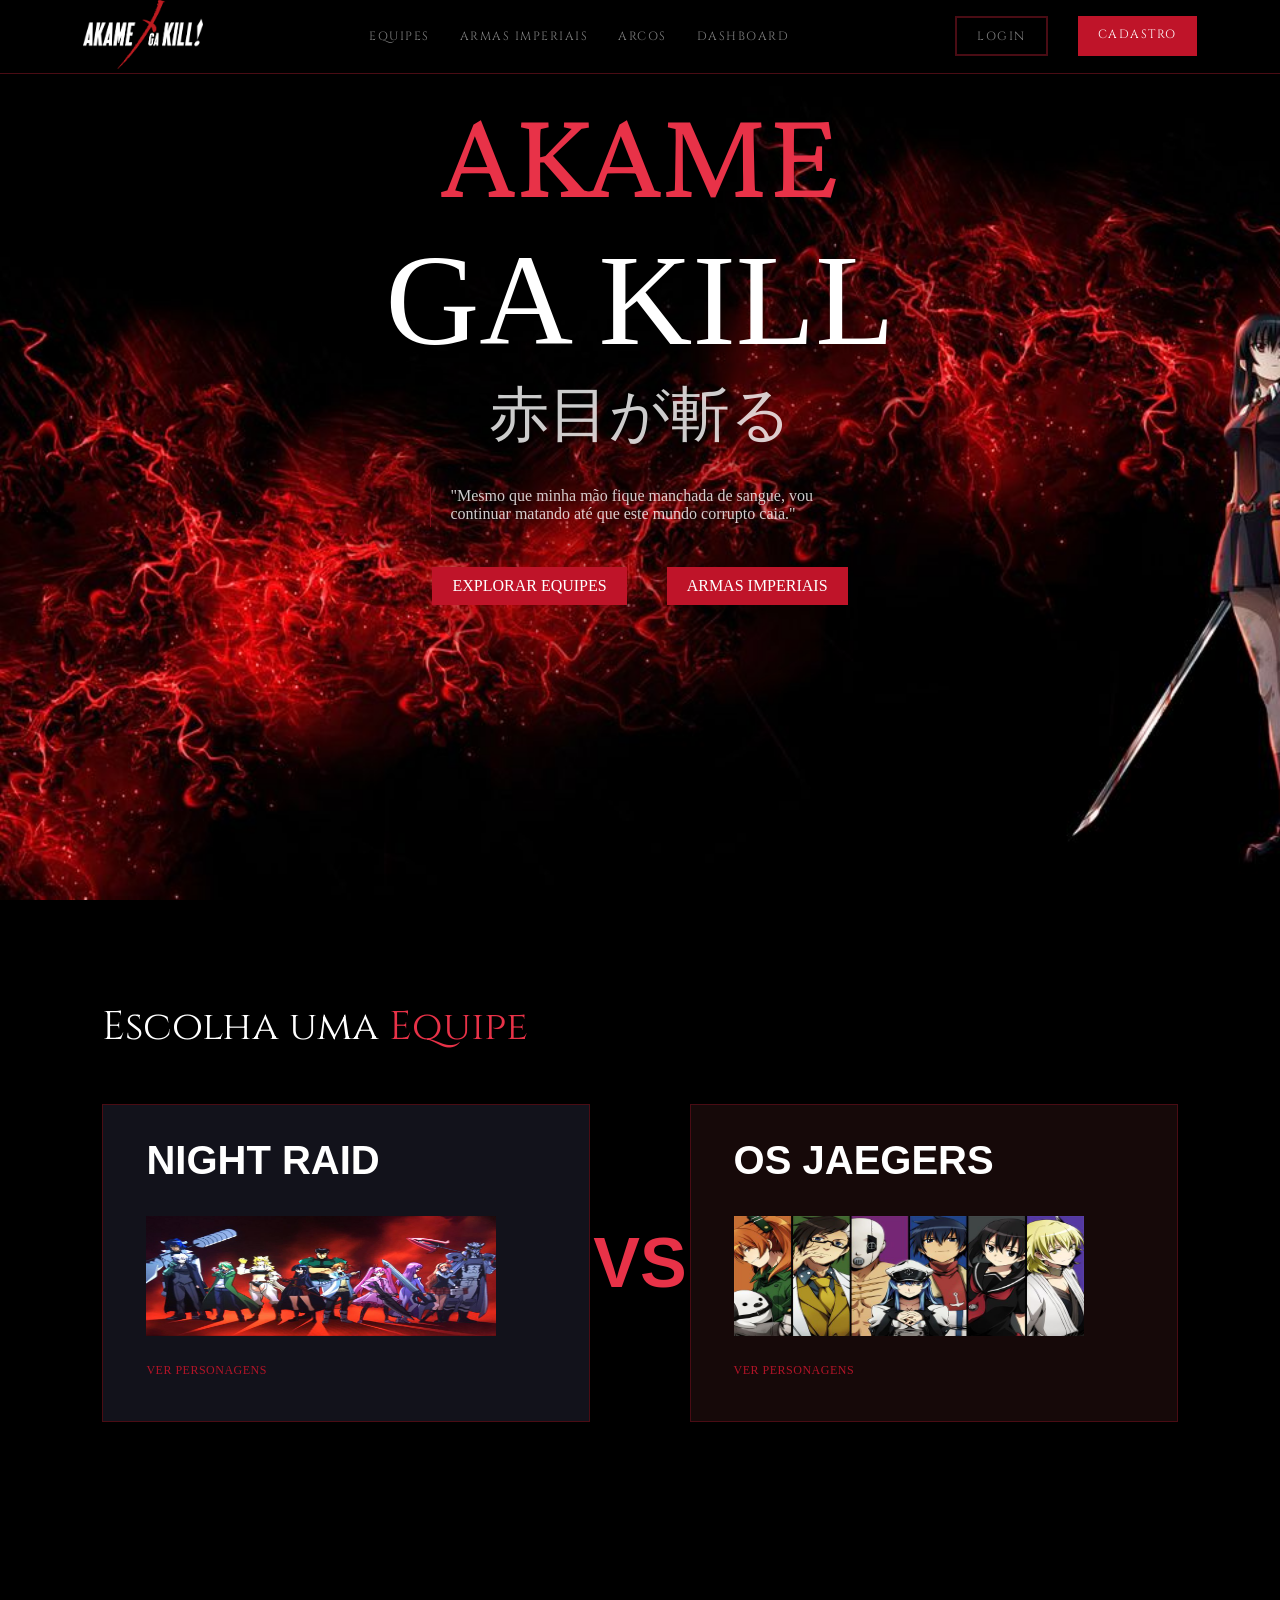
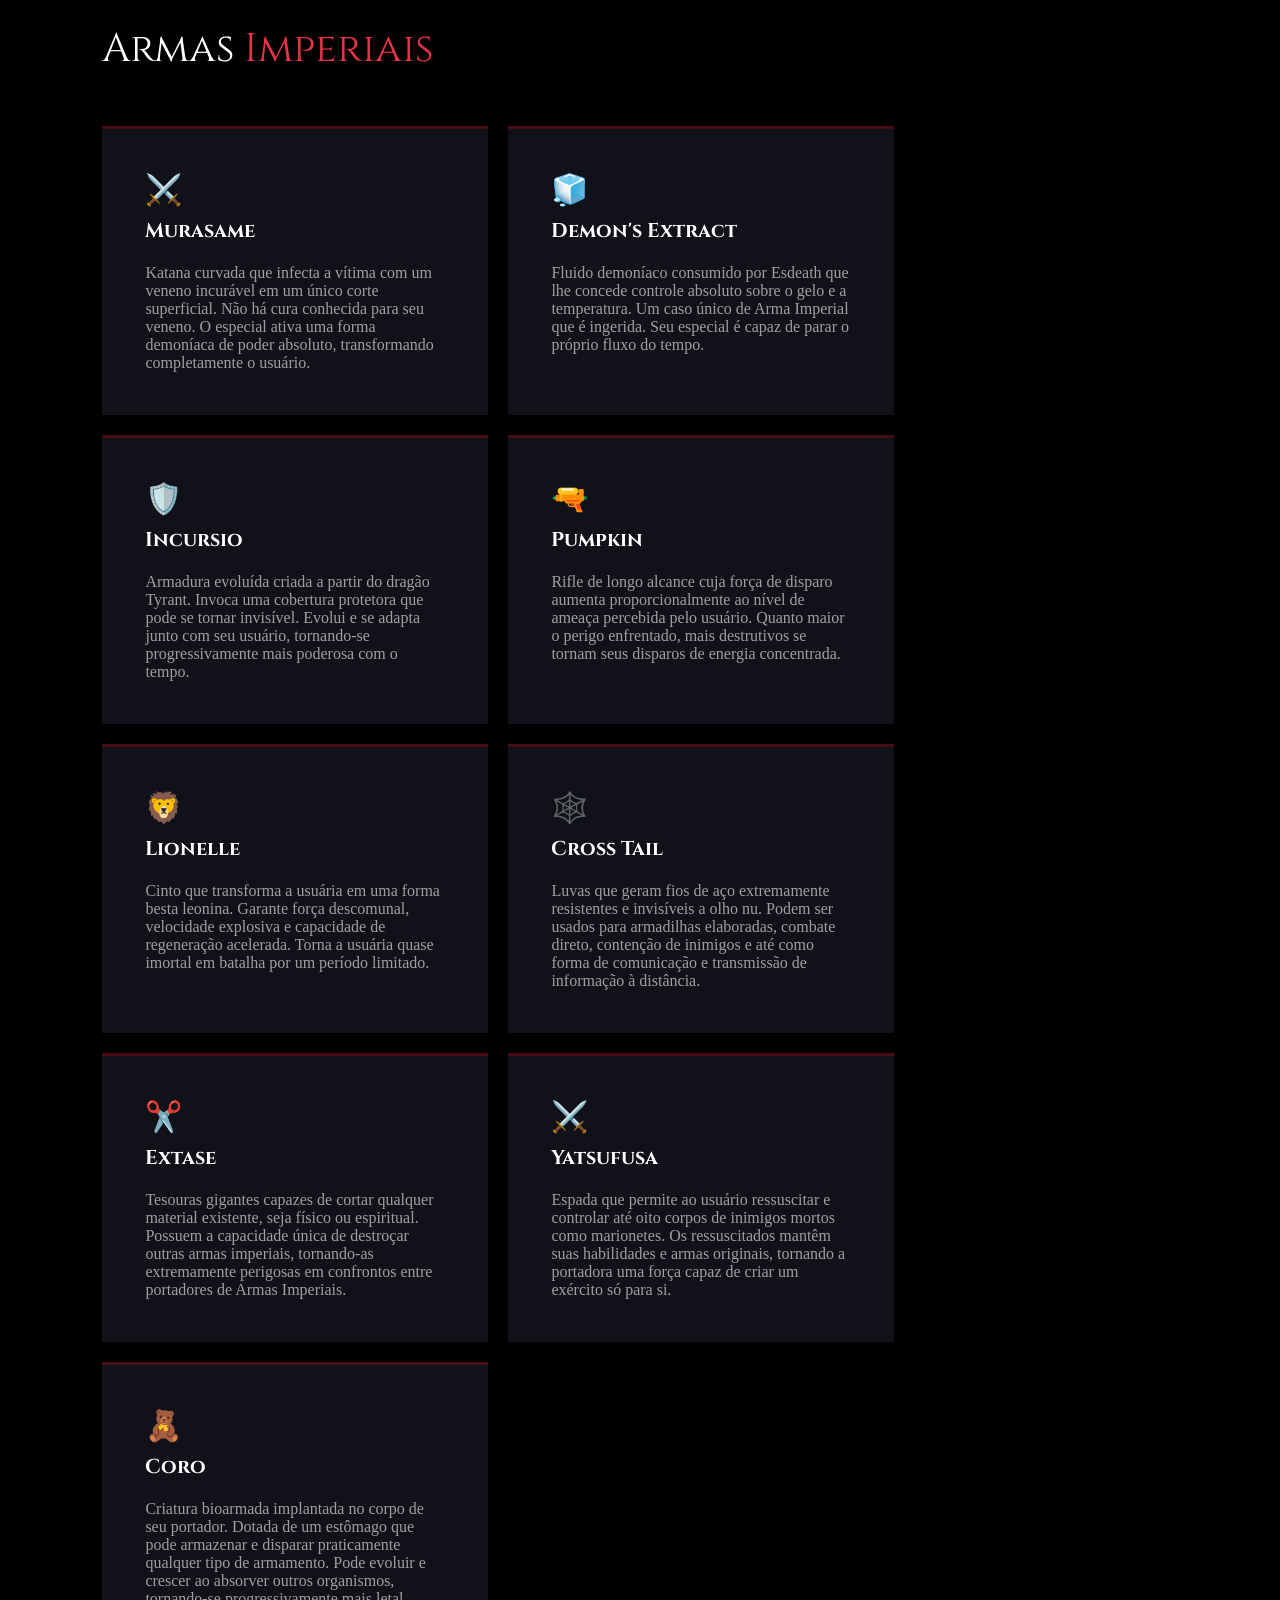
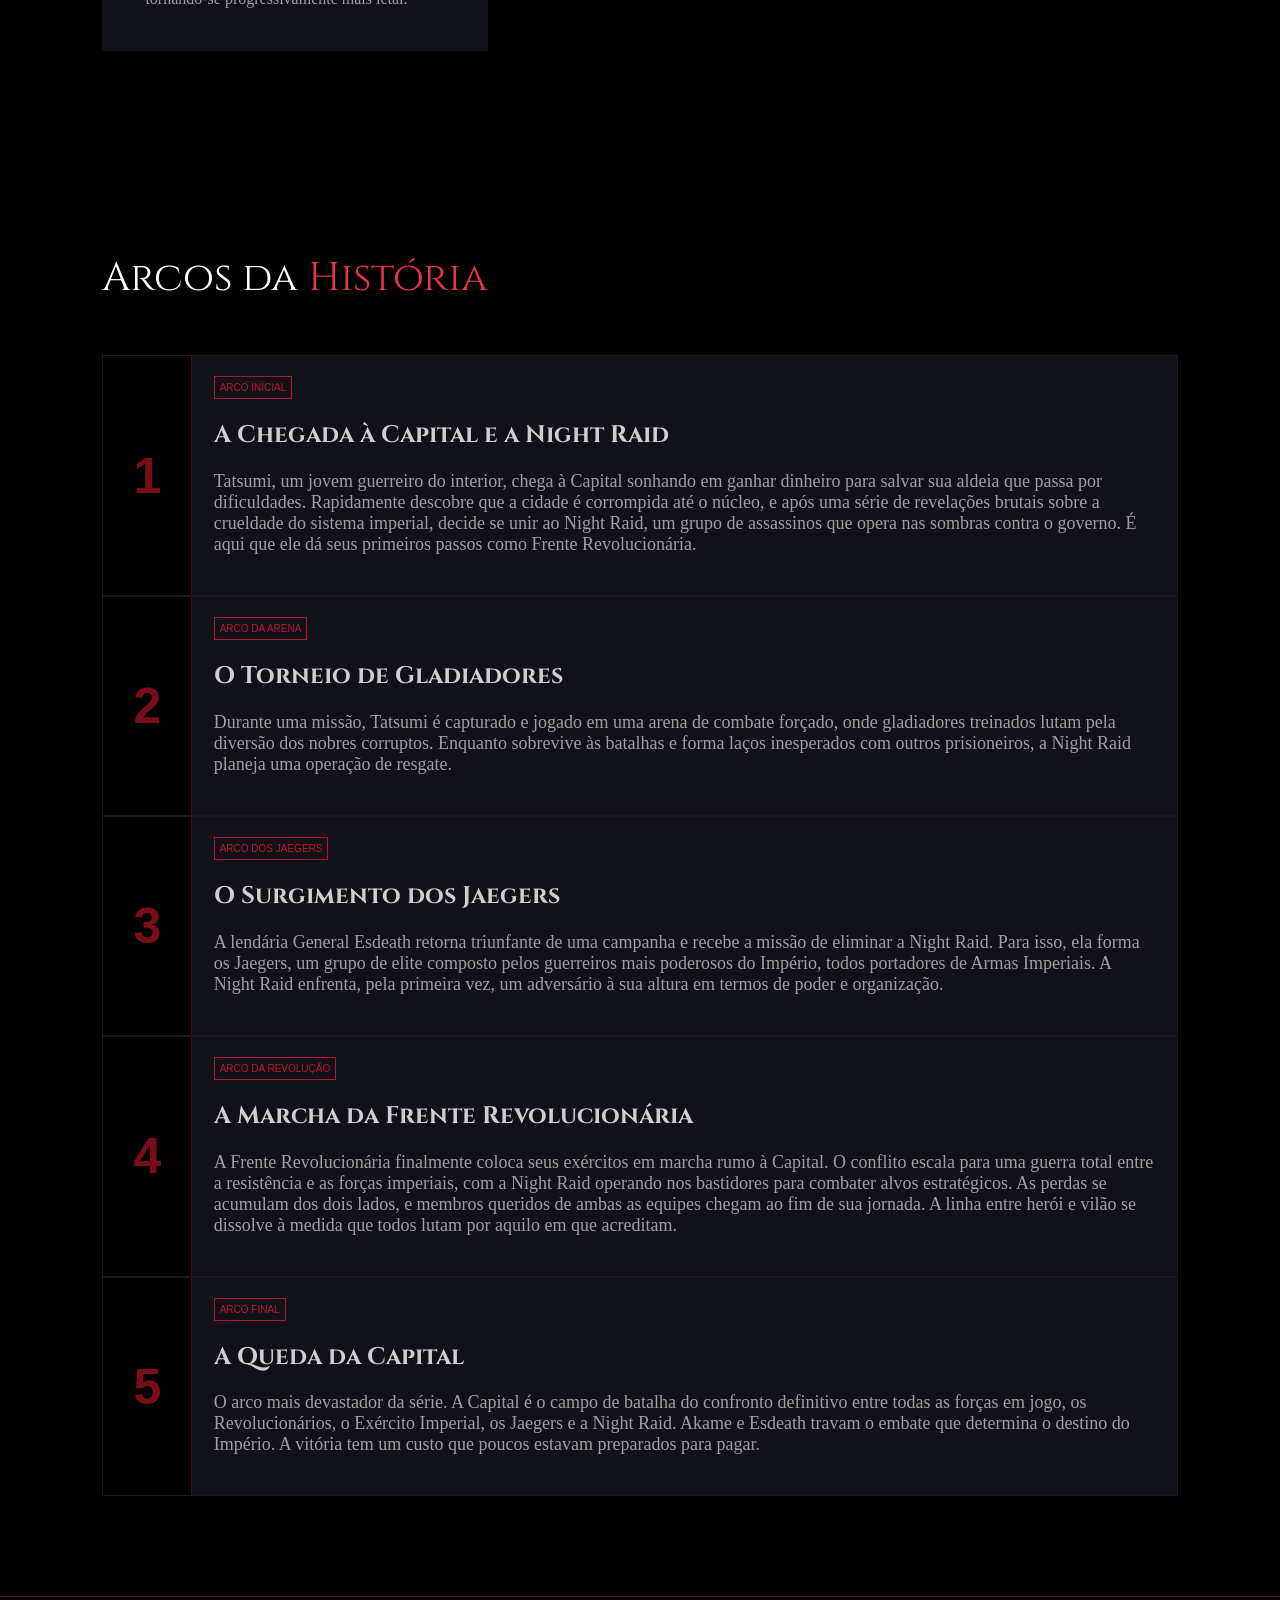
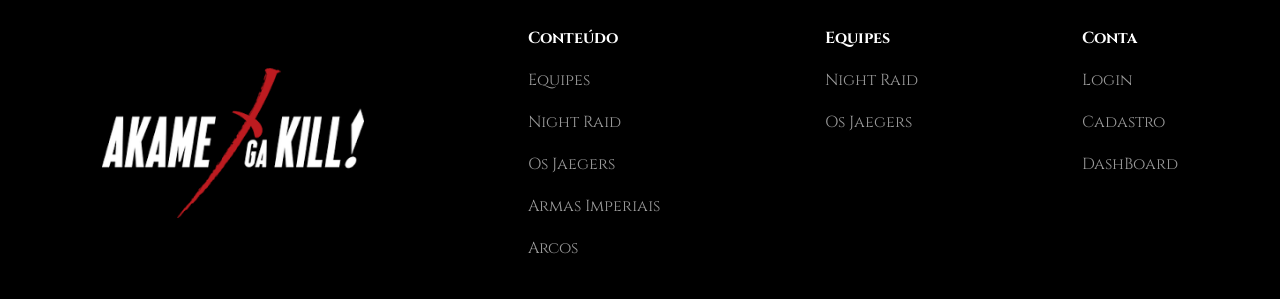
==== commit c5aae9f6: "Feat: Ajustes na página home e telas de cada equipe feitas" ====
--- a/public/index.html
+++ b/public/index.html
@@ -52,17 +52,17 @@
         <div class="titulo_secao">Escolha uma <span style="color: #E83248;">Equipe</span></div>
         
         <div class="container_equipes">
-            <a href="" class="container_equipe" id="equipe_night_raid" style="text-decoration: none;">
+            <a href="night_raid.html" class="container_equipe" id="equipe_night_raid" style="text-decoration: none;">
                 <h2 class="titulo_equipe">NIGHT RAID</h2>
-                <span class="texto_equipe">Braço direito da Frente Revolucionária. Opera nas sombras da Capital para combater aqueles que corrompem o Império por dentro.</span><br><br><br>
+                <img src="assets/imgs/banner_night_raid.jpg" alt="" id="banner_equipe"><br>
                 <span class="enfeite_ver_personagens">VER PERSONAGENS</span>
             </a>
 
             <div id="divisor_equipes">VS</div>
 
-            <a href="" class="container_equipe" id="equipe_jaegers" style="text-decoration: none;">
+            <a href="jaegers.html" class="container_equipe" id="equipe_jaegers" style="text-decoration: none;">
                 <h2 class="titulo_equipe">OS JAEGERS</h2>
-                <span class="texto_equipe">Grupo de elite formado pela General Esdeath para caçar a Night Raid. Composto pelos guerreiros mais poderosos do Império.</span><br><br><br>
+                <img src="assets/imgs/banner_jaegers.jpg" alt="" id="banner_equipe"><br>
                 <span class="enfeite_ver_personagens">VER PERSONAGENS</span>
             </a>
         </div>    
@@ -116,13 +116,13 @@
         </div>
 
         <div class="conainer_arma">
-            <div class="icone_arma">🌑</div>
+            <div class="icone_arma">⚔️</div>
             <div class="nome_arma">Yatsufusa</div>
             <div class="arma_desc">Espada que permite ao usuário ressuscitar e controlar até oito corpos de inimigos mortos como marionetes. Os ressuscitados mantêm suas habilidades e armas originais, tornando a portadora uma força capaz de criar um exército só para si.</div>
         </div>
 
         <div class="conainer_arma">
-            <div class="icone_arma">⚙️</div>
+            <div class="icone_arma">🧸</div>
             <div class="nome_arma">Coro</div>
             <div class="arma_desc">Criatura bioarmada implantada no corpo de seu portador. Dotada de um estômago que pode armazenar e disparar praticamente qualquer tipo de armamento. Pode evoluir e crescer ao absorver outros organismos, tornando-se progressivamente mais letal.</div>
         </div>
--- a/public/css/estilo.css
+++ b/public/css/estilo.css
@@ -12,6 +12,9 @@
     justify-content: space-around;
     align-items: center;
     border-bottom: 1px solid #4A0C14;
+    position: fixed;
+    width: 100%;
+    background-color: black;
 }
 
 .header a{
@@ -60,6 +63,7 @@
     padding: 0 8% 0 8%;
     background-image: url("../assets/imgs/bg_home.jpg");
     background-size: cover;
+    height: 100vh;
 }
 
 .container_geral{
@@ -148,8 +152,8 @@
 
 .container_equipe{
     border: 1px solid #4A0C14;
-    padding: 2% 4% 4% 4%;
-    width: 450px;
+    padding: 0 4% 4% 4%;
+    width: 400px;
 }
 
 .titulo_equipe{
@@ -158,9 +162,10 @@
     font-size: 40px;
 }
 
-.texto_equipe{
-    color: rgb(255, 255, 255, 0.60);
-    font-size: 20px;
+#banner_equipe{
+    width: 350px;
+    height: 120px;
+    margin-bottom: 20px;
 }
 
 .enfeite_ver_personagens{
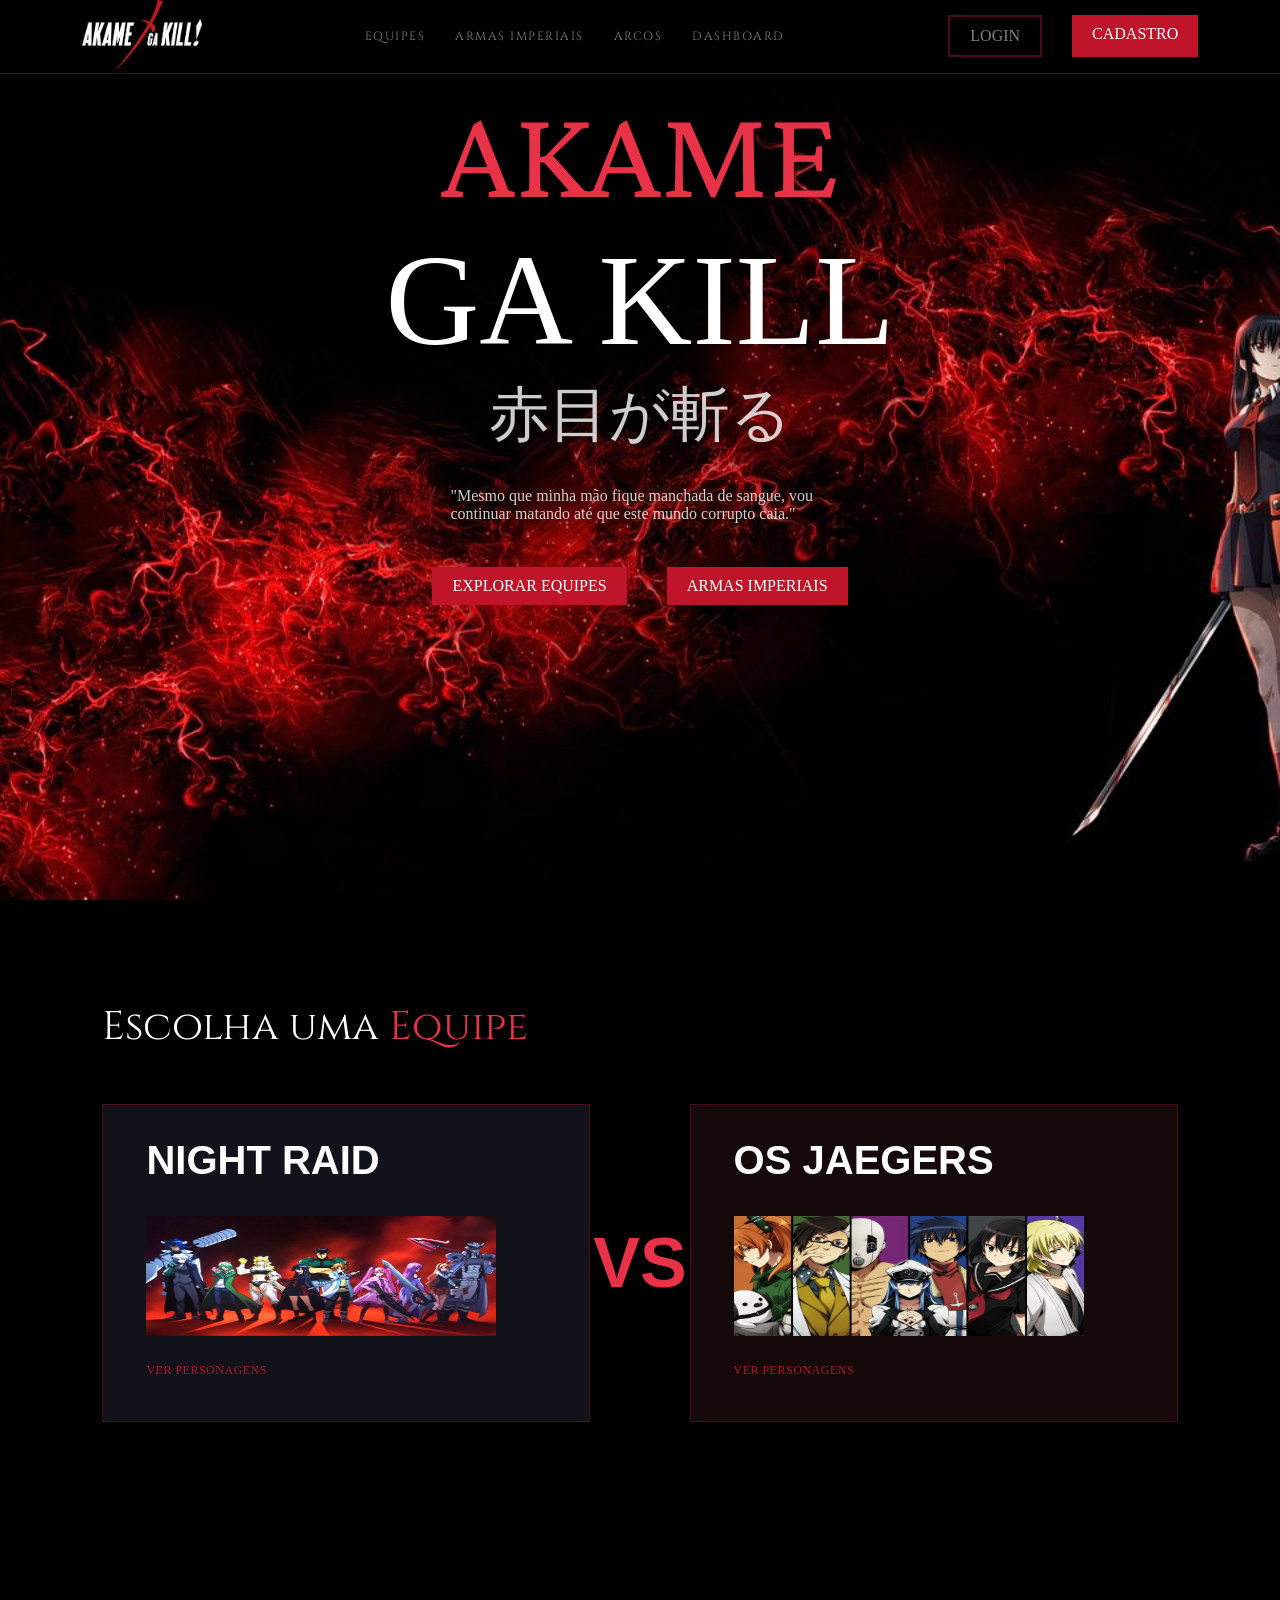
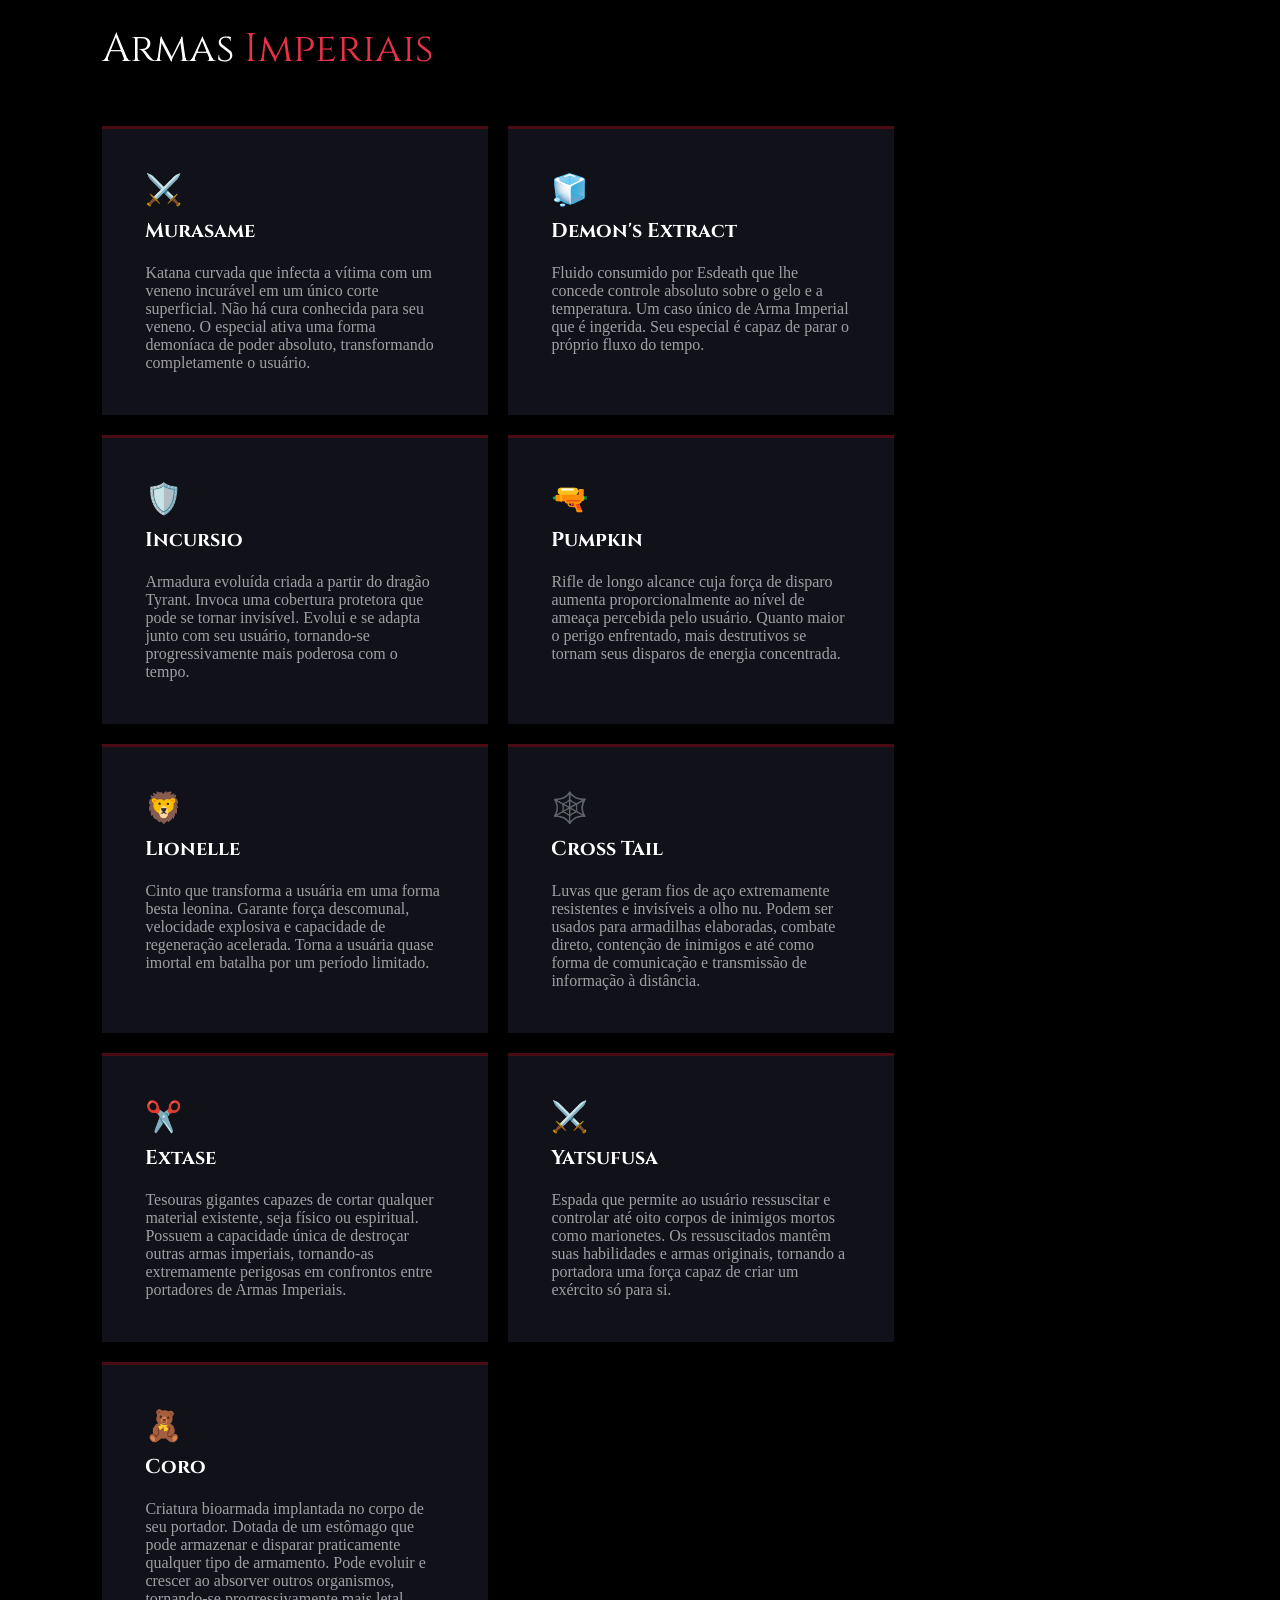
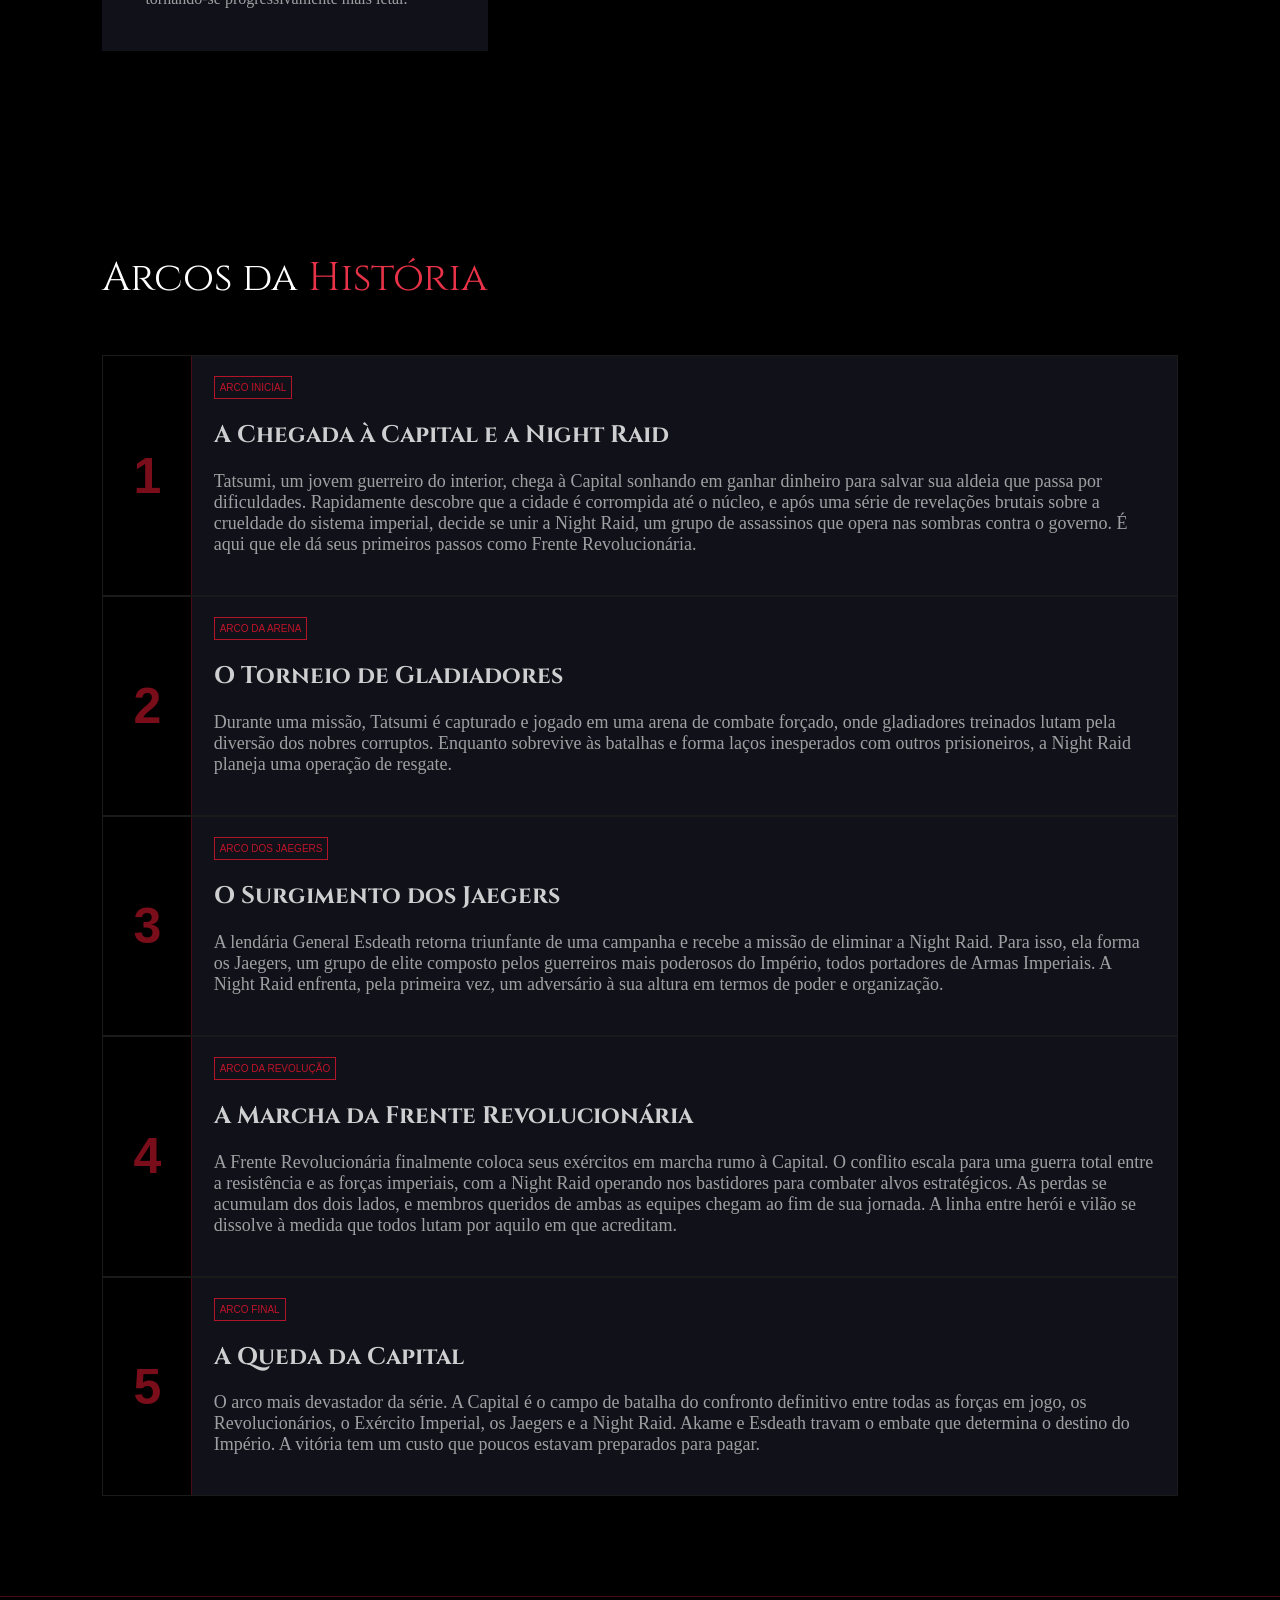
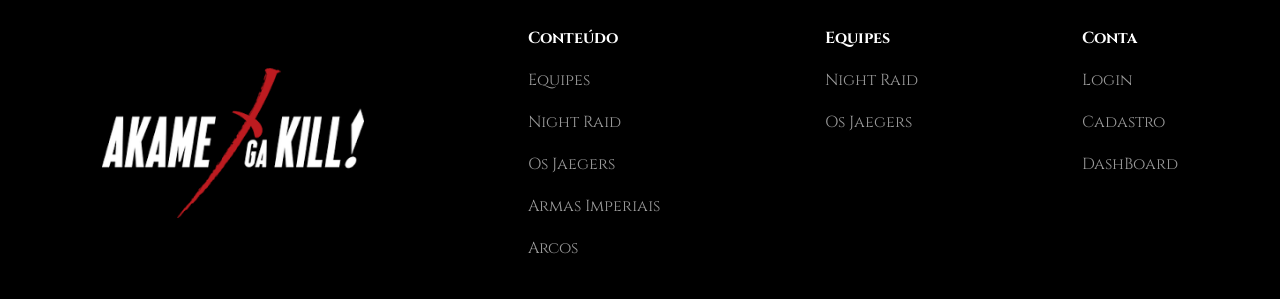
==== commit 9ae692a6: "Fix: Ajustes dos textos da home / Feat: Validações na tela cadastro e animações na tela home" ====
--- a/public/index.html
+++ b/public/index.html
@@ -25,8 +25,8 @@
         </div>
 
         <div class="paralogin_e_cadastro">
-            <a href="login.html" class="botao_login">Login</a>
-            <a href="cadastro.html" class="botao_cadastro"><span id="texto_cadastro">Cadastro</span></a>
+            <a href="login.html" class="botao_login" style="text-decoration: none;">Login</a>
+            <a href="cadastro.html" class="botao_cadastro" style="text-decoration: none;"><span id="texto_cadastro">Cadastro</span></a>
         </div>
     </div>
 
@@ -82,7 +82,7 @@
         <div class="conainer_arma">
             <div class="icone_arma">🧊</div>
             <div class="nome_arma">Demon's Extract</div>
-            <div class="arma_desc">Fluido demoníaco consumido por Esdeath que lhe concede controle absoluto sobre o gelo e a temperatura. Um caso único de Arma Imperial que é ingerida. Seu especial é capaz de parar o próprio fluxo do tempo.</div>
+            <div class="arma_desc">Fluido consumido por Esdeath que lhe concede controle absoluto sobre o gelo e a temperatura. Um caso único de Arma Imperial que é ingerida. Seu especial é capaz de parar o próprio fluxo do tempo.</div>
         </div>
 
         <div class="conainer_arma">
@@ -140,7 +140,7 @@
                 <div class="arco">
                     <p class="pre_titulo">arco inicial</p>
                     <h1 class="titulo_arco">A Chegada à Capital e a Night Raid</h1>
-                    <span class="desc_arco">Tatsumi, um jovem guerreiro do interior, chega à Capital sonhando em ganhar dinheiro para salvar sua aldeia que passa por dificuldades. Rapidamente descobre que a cidade é corrompida até o núcleo, e após uma série de revelações brutais sobre a crueldade do sistema imperial, decide se unir ao Night Raid, um grupo de assassinos que opera nas sombras contra o governo. É aqui que ele dá seus primeiros passos como Frente Revolucionária.</span>
+                    <span class="desc_arco">Tatsumi, um jovem guerreiro do interior, chega à Capital sonhando em ganhar dinheiro para salvar sua aldeia que passa por dificuldades. Rapidamente descobre que a cidade é corrompida até o núcleo, e após uma série de revelações brutais sobre a crueldade do sistema imperial, decide se unir a Night Raid, um grupo de assassinos que opera nas sombras contra o governo. É aqui que ele dá seus primeiros passos como Frente Revolucionária.</span>
                 </div>
             </div>
 
--- a/public/css/estilo.css
+++ b/public/css/estilo.css
@@ -17,12 +17,18 @@
     background-color: black;
 }
 
-.header a{
+.navegacao a{
     text-decoration: none;
     color: rgba(255, 255, 255, 0.50);
     font-family: 'cinzel';
     font-size: 12px;
     letter-spacing: 1.5px;
+    transition: 0.3s;
+}
+
+.navegacao a:hover{
+    color: white;
+    transform: translateY(-3px);
 }
 
 .navegacao{
@@ -45,16 +51,26 @@
 
 .botao_login{
     border: 2px solid #4A0C14;
+    color: rgba(255, 255, 255, 0.50);
     padding: 10px 20px 10px 20px;
+    transition: 0.3s;
+}
+
+.botao_login:hover{
+    color: white;
+    transform: translateY(-5px);
 }
 
 .botao_cadastro{
     background-color: #BF1429;
+    color: white;
     padding: 10px 20px 10px 20px;
-}
-
-#texto_cadastro{
-    color: white;
+    transition: transform 0.3s ease;
+}
+
+.botao_cadastro:hover{
+    transform: translateY(-5px);
+    color: rgba(255, 255, 255, 0.50);
 }
 
 
@@ -130,6 +146,11 @@
     background-color: #BF1429;
     padding: 10px 20px 10px 20px;
     color: white;
+    transition: 0.3s;
+}
+
+#botao_hero:hover{
+    transform: translateY(-5px);
 }
 
 /* Seção Equipes */
@@ -176,10 +197,22 @@
 
 #equipe_night_raid{
     background-color: #12121B;
+    transition: 0.3s;
+}
+
+#equipe_night_raid:hover{
+    background-color: #141420;
+    transform: scale(1.07); 
 }
 
 #equipe_jaegers{
     background-color: #160909;
+    transition: 0.3s;
+}
+
+#equipe_jaegers:hover{
+    background-color: #150D09;
+    transform: scale(1.07); 
 }
 
 #divisor_equipes{
@@ -207,6 +240,12 @@
     width: 300px;
     height: 200px;
     border-top: 3px solid #4A0C14;
+    transition: 0.3s;
+}
+
+.conainer_arma:hover{
+    transform: translateY(-10px);
+    border-top: 3px solid #BF1429;
 }
 
 .icone_arma{
@@ -235,6 +274,15 @@
     display: flex;
     flex-direction: row;
     border: 1px solid rgba(255, 255, 255, 0.10);
+    transition: 0.3s;
+}
+
+.container_individual:hover{
+    transform: translateX(30px);
+}
+
+.container_individual:hover .arco{
+    background-color: #16161F;
 }
 
 .numeracao{
@@ -283,6 +331,13 @@
     text-decoration: none;
     font-family: 'cinzel';
     color: rgb(255, 255, 255, 0.60);
+    transition: 0.3s;
+    
+}
+
+footer a:hover{
+    color: white;
+    transform: translateY(-3px);
 }
 
 .containers_footer{
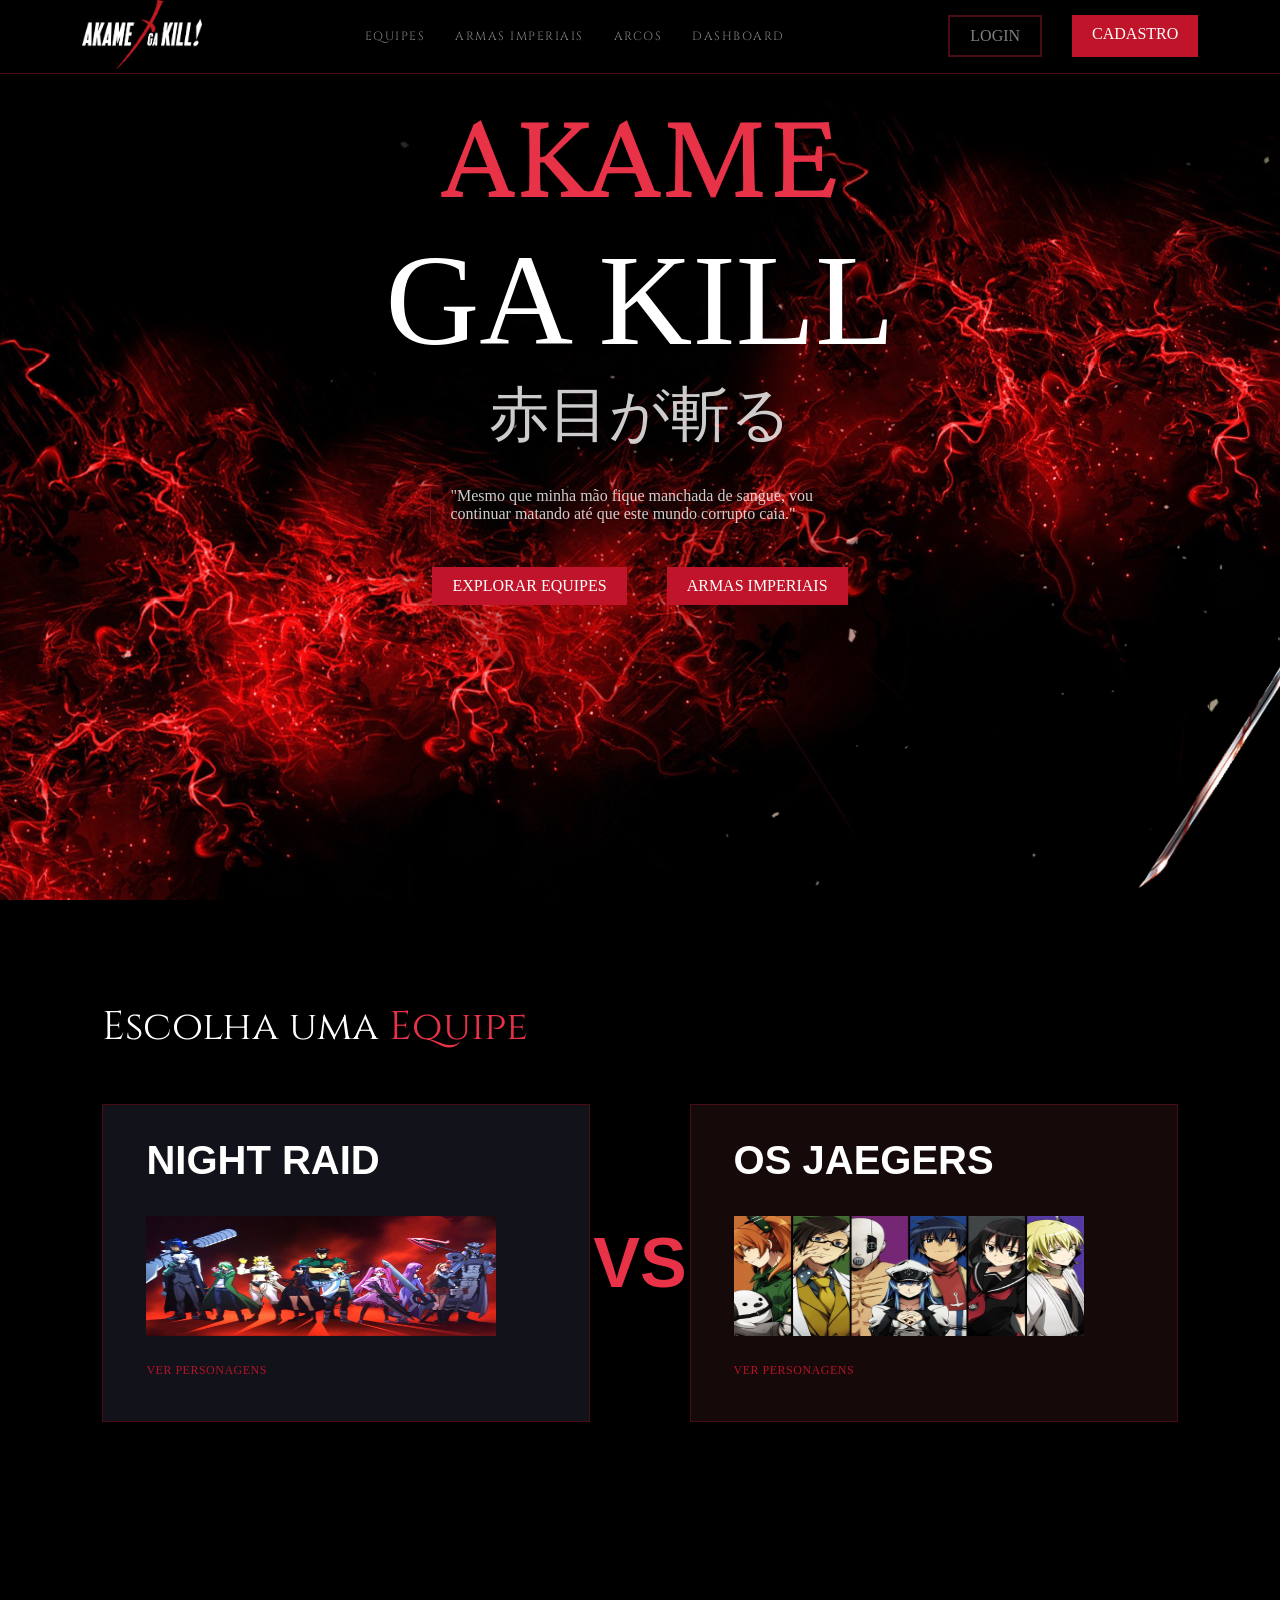
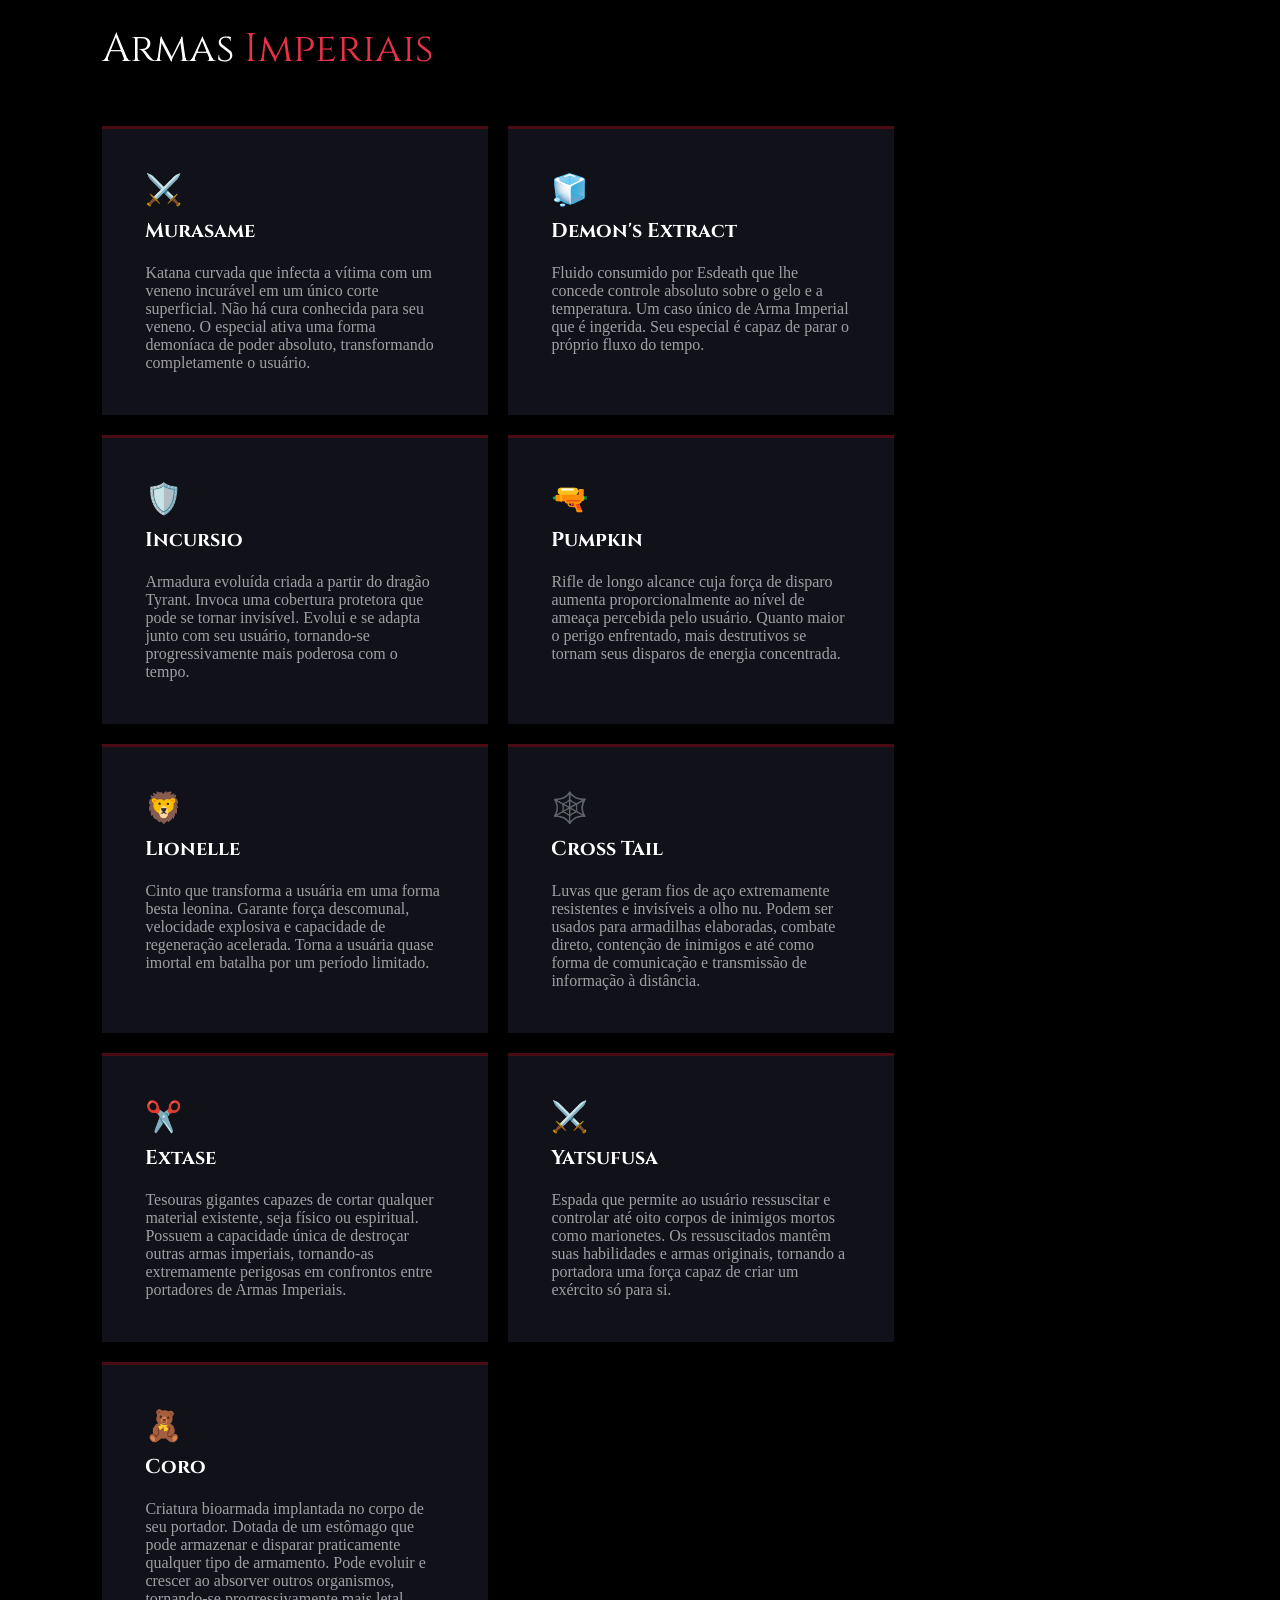
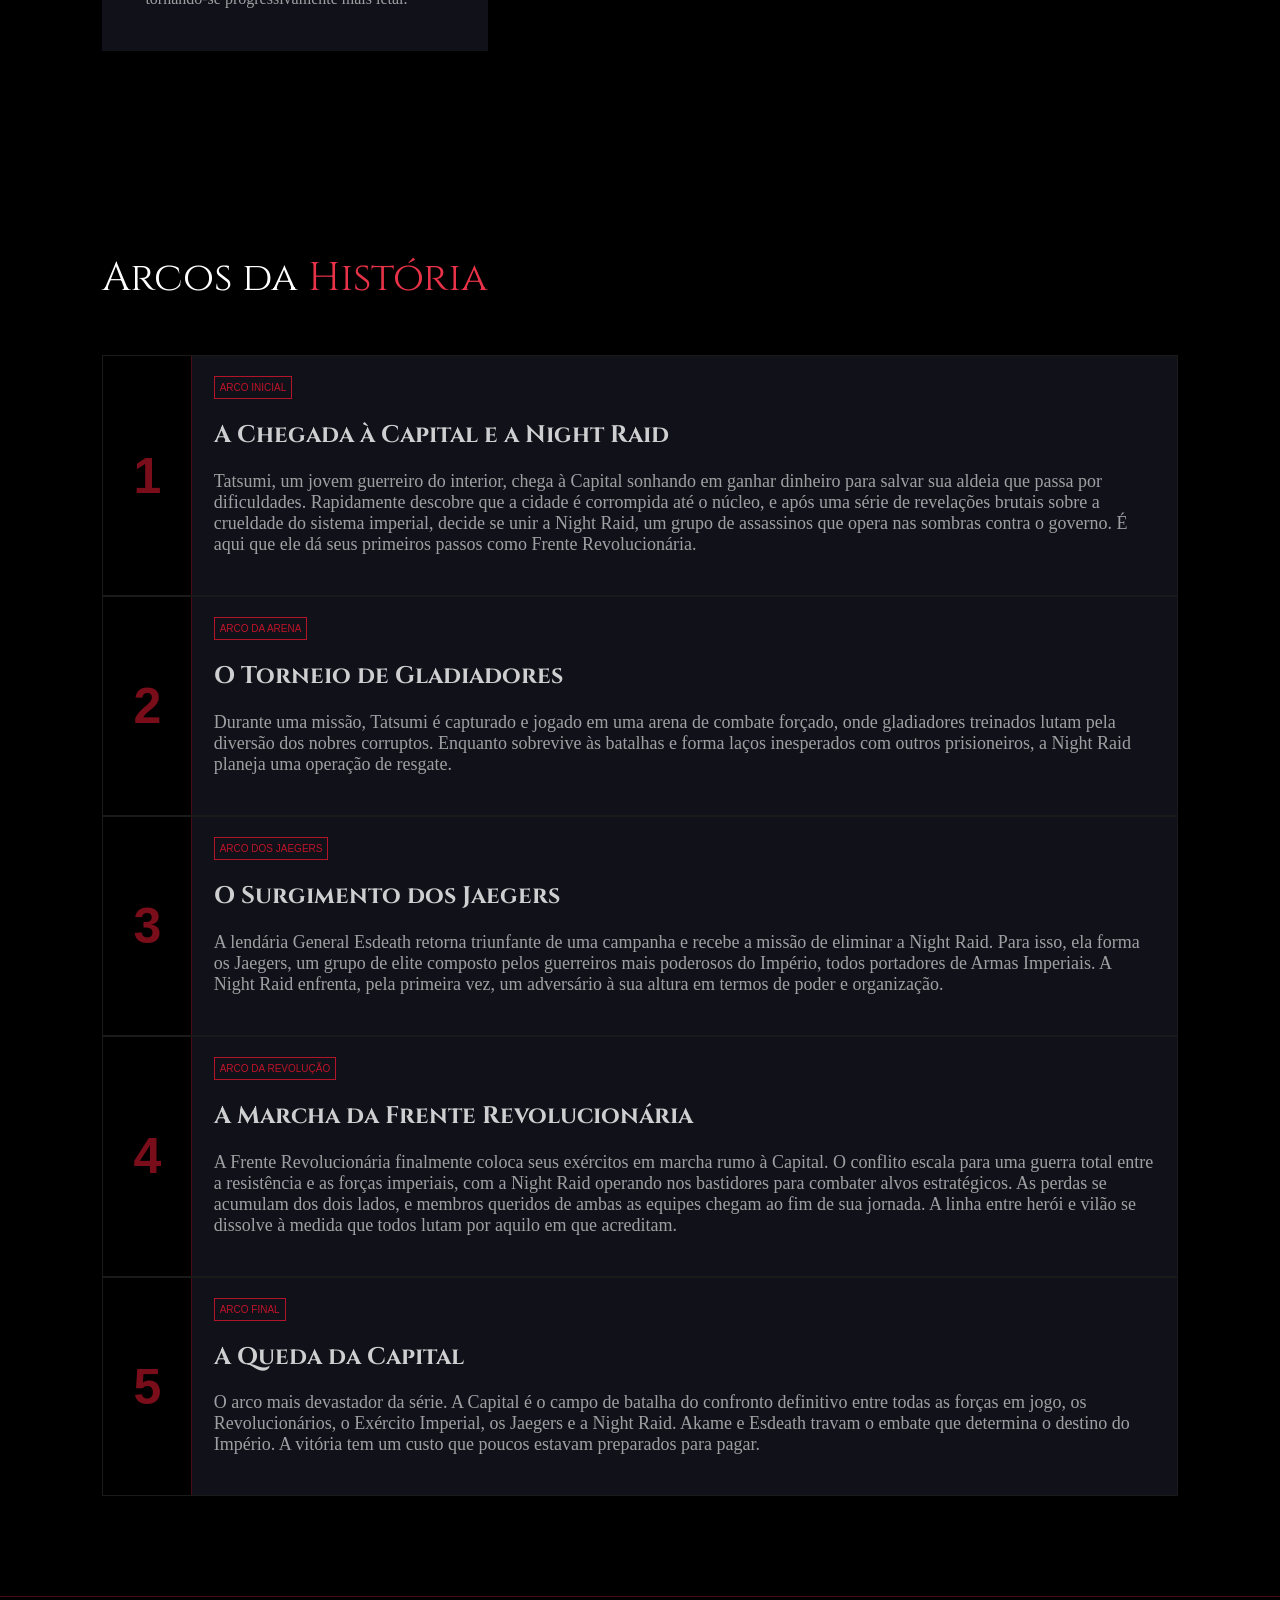
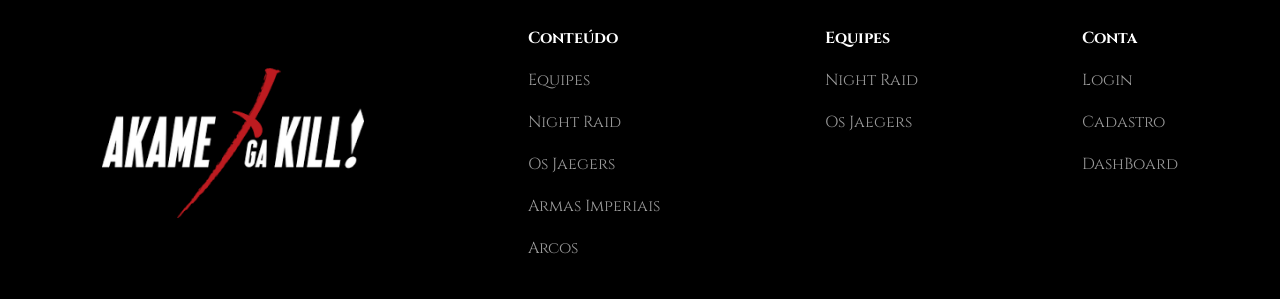
==== commit 795f4806: "Feat: Remodelagem da página de quiz e início dashboard" ====
--- a/public/index.html
+++ b/public/index.html
@@ -7,7 +7,7 @@
 
     <script src="./js/sessao.js"></script>
 
-    <link rel="stylesheet" href="./css/estilo.css">
+    <link rel="stylesheet" href="./css/index.css">
     <link rel="icon" href="./assets/icon/logo.png">
     <link href="https://fonts.googleapis.com/css2?family=Cinzel:wght@400;600;700;900&family=Crimson+Pro:ital,wght@0,300;0,400;0,600;1,300;1,400&family=Bebas+Neue&family=Share+Tech+Mono&display=swap" rel="stylesheet">
 </head>
@@ -21,7 +21,7 @@
             <a href="#equipes">Equipes</a>
             <a href="#armas_imperiais">Armas Imperiais</a>
             <a href="#arcos_historia">Arcos</a>
-            <a href="">DashBoard</a>
+            <a href="login.html">DashBoard</a>
         </div>
 
         <div class="paralogin_e_cadastro">
--- a/public/css/index.css
+++ b/public/css/index.css
@@ -0,0 +1,359 @@
+body{
+    margin: 0;
+    padding: 0;
+    font-style: none;
+    background-color: black;
+}
+
+/* Header */
+.header{
+    display: flex;
+    flex-direction: row;
+    justify-content: space-around;
+    align-items: center;
+    border-bottom: 1px solid #4A0C14;
+    position: fixed;
+    width: 100%;
+    background-color: black;
+}
+
+.navegacao a{
+    text-decoration: none;
+    color: rgba(255, 255, 255, 0.50);
+    font-family: 'cinzel';
+    font-size: 12px;
+    letter-spacing: 1.5px;
+    transition: 0.3s;
+}
+
+.navegacao a:hover{
+    color: white;
+    transform: translateY(-3px);
+}
+
+.navegacao{
+    display: flex;
+    gap: 30px;
+    text-transform: uppercase;
+}
+
+.logo img{
+    width: 120px;
+    height: auto;
+}
+
+.paralogin_e_cadastro{
+    display: flex;
+    flex-direction: row;
+    gap: 30px;
+    text-transform: uppercase;
+}
+
+.botao_login{
+    border: 2px solid #4A0C14;
+    color: rgba(255, 255, 255, 0.50);
+    padding: 10px 20px 10px 20px;
+    transition: 0.3s;
+}
+
+.botao_login:hover{
+    color: white;
+    transform: translateY(-5px);
+}
+
+.botao_cadastro{
+    background-color: #BF1429;
+    color: white;
+    padding: 10px 20px 10px 20px;
+    transition: transform 0.3s ease;
+}
+
+.botao_cadastro:hover{
+    transform: translateY(-5px);
+    color: rgba(255, 255, 255, 0.50);
+}
+
+
+/* Seção Hero */
+.hero{
+    padding: 0 8% 0 8%;
+    background-image: url("../assets/imgs/bg_home.jpg");
+    background-size: cover;
+    height: 100vh;
+}
+
+.container_geral{
+    margin: auto;
+    width: fit-content;
+    padding: 0 4% 0 4%;
+    border-radius: 1500px;
+    background-color: rgba(0, 0, 0, 0.20);
+}
+
+.titulo{
+    display: flex;
+    flex-direction: column;
+    align-items: center;
+    padding: 80px 0 0 0;
+}
+
+.titulo #top{
+    font-family: 'Crimson Pro';
+    font-size: 130px;
+    color: #E83248;
+}
+
+.titulo #bottom{
+    font-family: 'Crismon Pro';
+    color: white;
+    font-size: 130px;
+}
+
+#subtitulo{
+    font-family: 'Cinzel';
+    color: rgba(255, 255, 255, 0.8);
+    font-size: 60px;
+}
+
+.desc{
+    display: flex;
+    justify-content: center;
+    color: rgba(255, 255, 255, 0.8);
+    gap: 20px;
+    margin-top: 30px;
+    margin-bottom: 40px;
+}
+
+#enfeite{
+    background-color: #7A0D1A;
+    width: 1px;
+    height: 40px;
+}
+
+#frase{
+    width: 400px;
+}
+
+.botoes{
+    display: flex;
+    justify-content: center;
+    margin-top: 30px;
+    gap: 40px;
+    padding-bottom: 100px;
+}
+
+#botao_hero{
+    background-color: #BF1429;
+    padding: 10px 20px 10px 20px;
+    color: white;
+    transition: 0.3s;
+}
+
+#botao_hero:hover{
+    transform: translateY(-5px);
+}
+
+/* Seção Equipes */
+.equipes{
+    padding: 100px 8% 100px 8%;
+
+}
+
+.titulo_secao{
+    color: white;
+    font-family: 'Cinzel';
+    font-size: 40px;
+    margin-bottom: 50px;
+}
+
+.container_equipes{
+    display: flex;
+    justify-content: space-between;
+}
+
+.container_equipe{
+    border: 1px solid #4A0C14;
+    padding: 0 4% 4% 4%;
+    width: 400px;
+}
+
+.titulo_equipe{
+    color: white;
+    font-family: 'Franklin Gothic Medium', 'Arial Narrow', Arial, sans-serif;
+    font-size: 40px;
+}
+
+#banner_equipe{
+    width: 350px;
+    height: 120px;
+    margin-bottom: 20px;
+}
+
+.enfeite_ver_personagens{
+    color: #B31428;
+    font-size: 12px;
+    letter-spacing: 0.5px;
+}
+
+#equipe_night_raid{
+    background-color: #12121B;
+    transition: 0.3s;
+}
+
+#equipe_night_raid:hover{
+    background-color: #141420;
+    transform: scale(1.07); 
+}
+
+#equipe_jaegers{
+    background-color: #160909;
+    transition: 0.3s;
+}
+
+#equipe_jaegers:hover{
+    background-color: #150D09;
+    transform: scale(1.07); 
+}
+
+#divisor_equipes{
+    color: #E83248;
+    align-content: center;
+    font-family: Arial, Helvetica, sans-serif;
+    font-weight: bold;
+    font-size: 70px;
+}
+
+/* Seção Armas Imperiais */
+.armas_imperiais{
+    padding: 100px 8% 100px 8%;
+}
+
+.containers_armas_imperiais{
+    display: flex;
+    flex-wrap: wrap;
+    gap: 20px;
+}
+
+.conainer_arma{
+    background-color: #111119;
+    padding: 4% 4% 4% 4%;
+    width: 300px;
+    height: 200px;
+    border-top: 3px solid #4A0C14;
+    transition: 0.3s;
+}
+
+.conainer_arma:hover{
+    transform: translateY(-10px);
+    border-top: 3px solid #BF1429;
+}
+
+.icone_arma{
+    font-size: 30px;
+    margin-bottom: 10px;
+}
+
+.nome_arma{
+    font-size: 20px;
+    font-family: 'Cinzel';
+    font-weight: bold;
+    color: white;
+}
+
+.arma_desc{
+    color: rgb(255, 255, 255, 0.60);
+    margin-top: 20px;
+}
+
+/* Seção arcos da história */
+.arcos_historia{
+    padding: 100px 8% 100px 8%;
+}
+
+.container_individual{
+    display: flex;
+    flex-direction: row;
+    border: 1px solid rgba(255, 255, 255, 0.10);
+    transition: 0.3s;
+}
+
+.container_individual:hover{
+    transform: translateX(30px);
+}
+
+.container_individual:hover .arco{
+    background-color: #16161F;
+}
+
+.numeracao{
+    font-family: Arial, Helvetica, sans-serif;
+    font-weight: bold;
+    font-size: 50px;
+    padding: 30px;
+    border-right: 1px solid #4A0C14;
+    align-content: center;
+    color: #7A0D1A;
+}
+
+.arco{
+    background-color: #111119;
+    padding: 10px 2% 40px 2%;
+}
+
+.pre_titulo{
+    font-family: Arial, Helvetica, sans-serif;
+    color: #BF1429;
+    border: 1px solid #b31429;
+    text-transform: uppercase;
+    font-size: 10px;
+    padding: 5px;
+    display: flex;
+    width: fit-content;
+}
+
+.titulo_arco{
+    font-family: 'Cinzel';
+    color: rgb(255, 255, 255, 0.80);
+}
+
+.desc_arco{
+    color: rgb(255, 255, 255, 0.60);
+    font-size: 18px;
+}
+
+/* Footer */
+footer{
+    border-top: 1px solid #4A0C14;
+    padding: 30px 8% 40px 8%;
+}
+
+footer a{
+    text-decoration: none;
+    font-family: 'cinzel';
+    color: rgb(255, 255, 255, 0.60);
+    transition: 0.3s;
+    
+}
+
+footer a:hover{
+    color: white;
+    transform: translateY(-3px);
+}
+
+.containers_footer{
+    display: flex;
+    flex-direction: row;
+    justify-content: space-between;
+}
+
+.container{
+    display: flex;
+    flex-direction: column;
+    gap: 20px;
+}
+
+.titulo_footer{
+    font-family: 'Cinzel';
+    color: rgb(255, 255, 255);
+    font-weight: bold;
+}
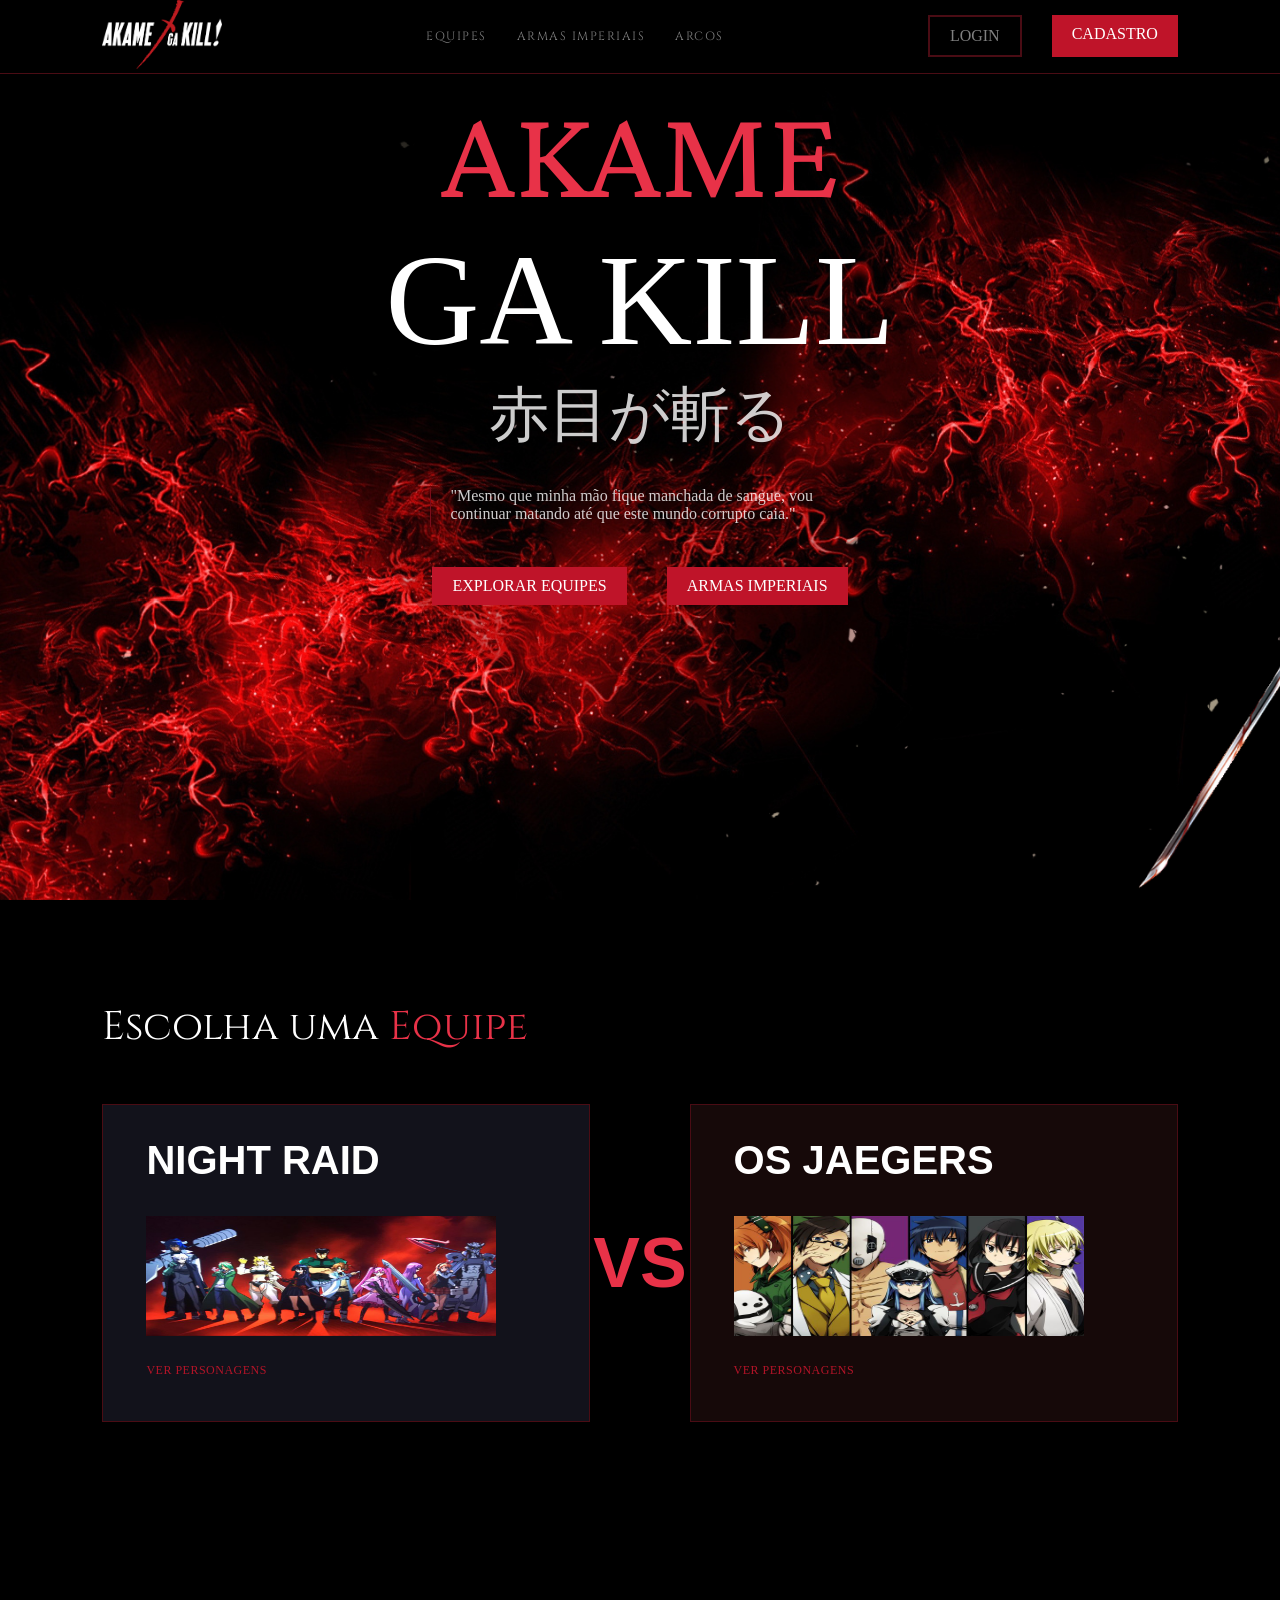
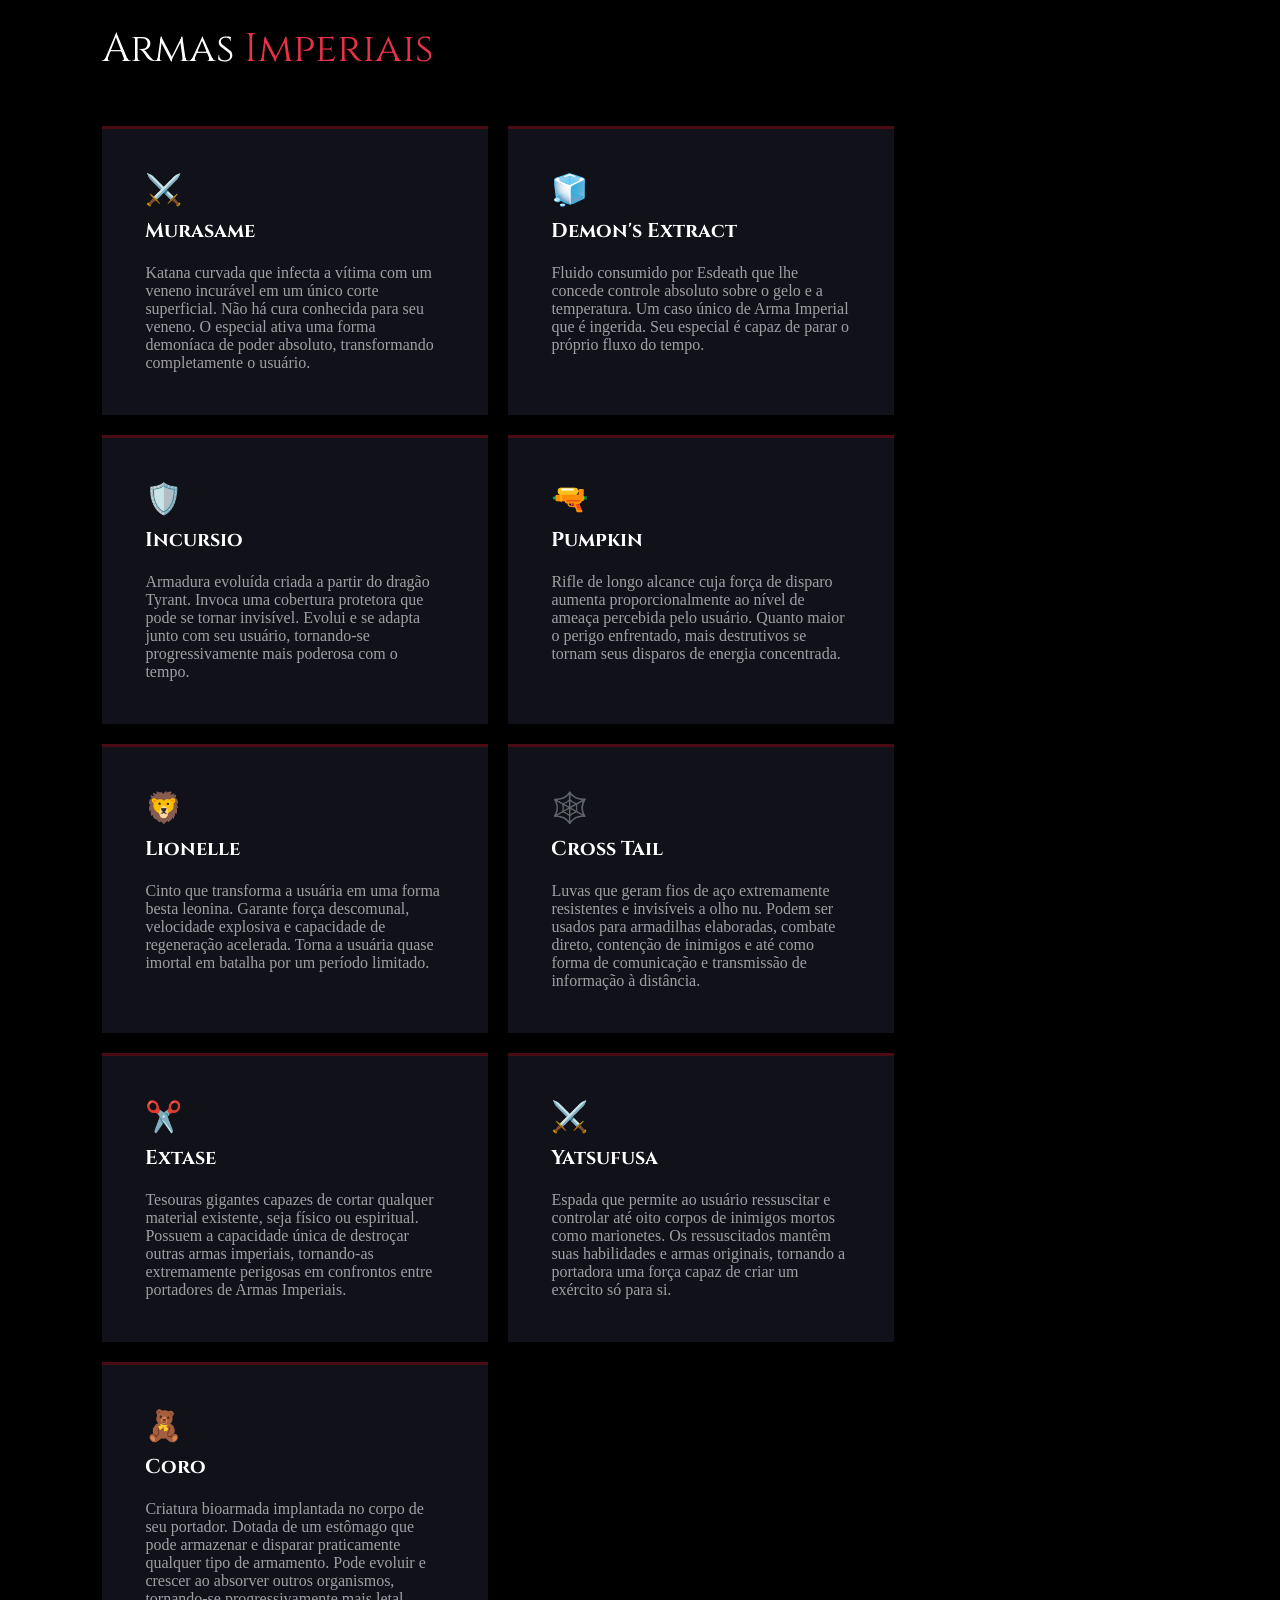
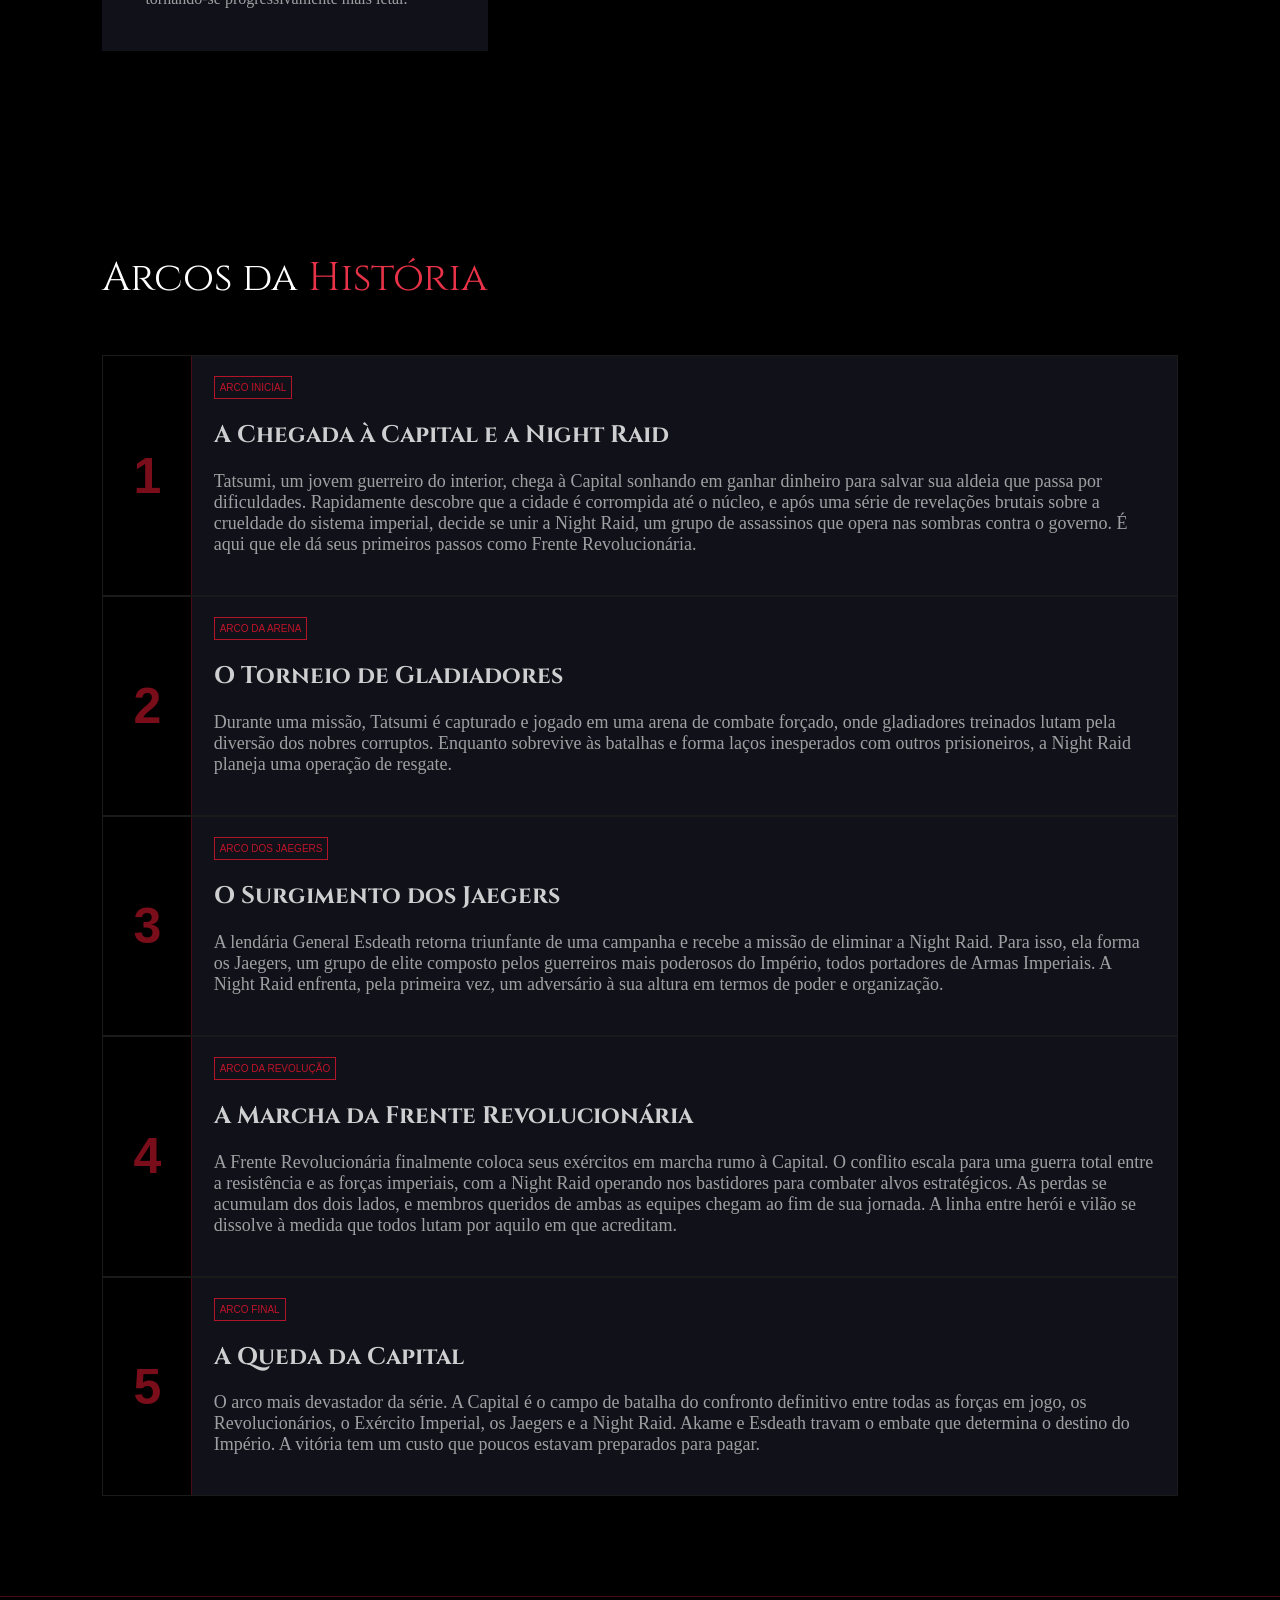
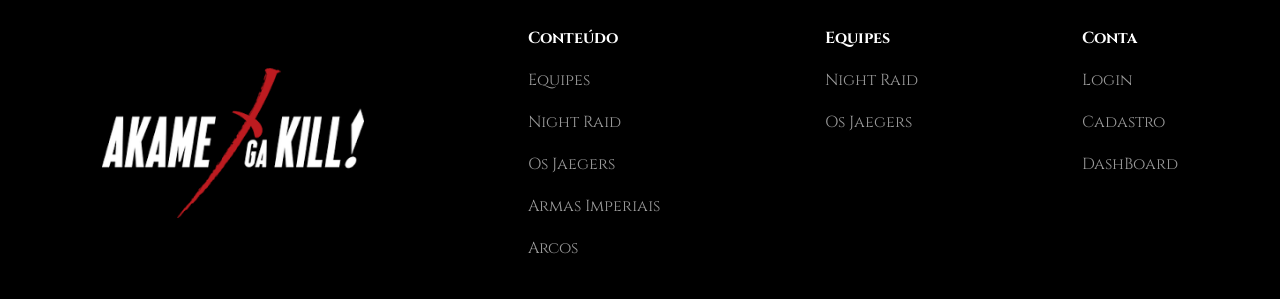
==== commit 10f3464b: "Separação da criptografia em um js prórpio e reformulação da dashboard" ====
--- a/public/index.html
+++ b/public/index.html
@@ -21,7 +21,6 @@
             <a href="#equipes">Equipes</a>
             <a href="#armas_imperiais">Armas Imperiais</a>
             <a href="#arcos_historia">Arcos</a>
-            <a href="login.html">DashBoard</a>
         </div>
 
         <div class="paralogin_e_cadastro">
@@ -189,25 +188,25 @@
 
             <div class="container">
                 <div class="titulo_footer">Conteúdo</div>
-                <a href="">Equipes</a>
-                <a href="">Night Raid</a>
-                <a href="">Os Jaegers</a>
-                <a href="">Armas Imperiais</a>
-                <a href="">Arcos</a>
+                <a href="#equipes">Equipes</a>
+                <a href="night_raid.html">Night Raid</a>
+                <a href="jaegers.html">Os Jaegers</a>
+                <a href="#armas_imperiais">Armas Imperiais</a>
+                <a href="#arcos_historia">Arcos</a>
             </div>
 
 
             <div class="container">
                 <div class="titulo_footer">Equipes</div>
-                <a href="">Night Raid</a>
-                <a href="">Os Jaegers</a>
+                <a href="night_raid.html">Night Raid</a>
+                <a href="jaegers.html">Os Jaegers</a>
             </div>
 
             <div class="container">
                 <div class="titulo_footer">Conta</div>
-                <a href="">Login</a>
-                <a href="">Cadastro</a>
-                <a href="">DashBoard</a>
+                <a href="cadastro.html">Login</a>
+                <a href="login.html">Cadastro</a>
+                <a href="login.html">DashBoard</a>
             </div>
         </div>
     </footer>
